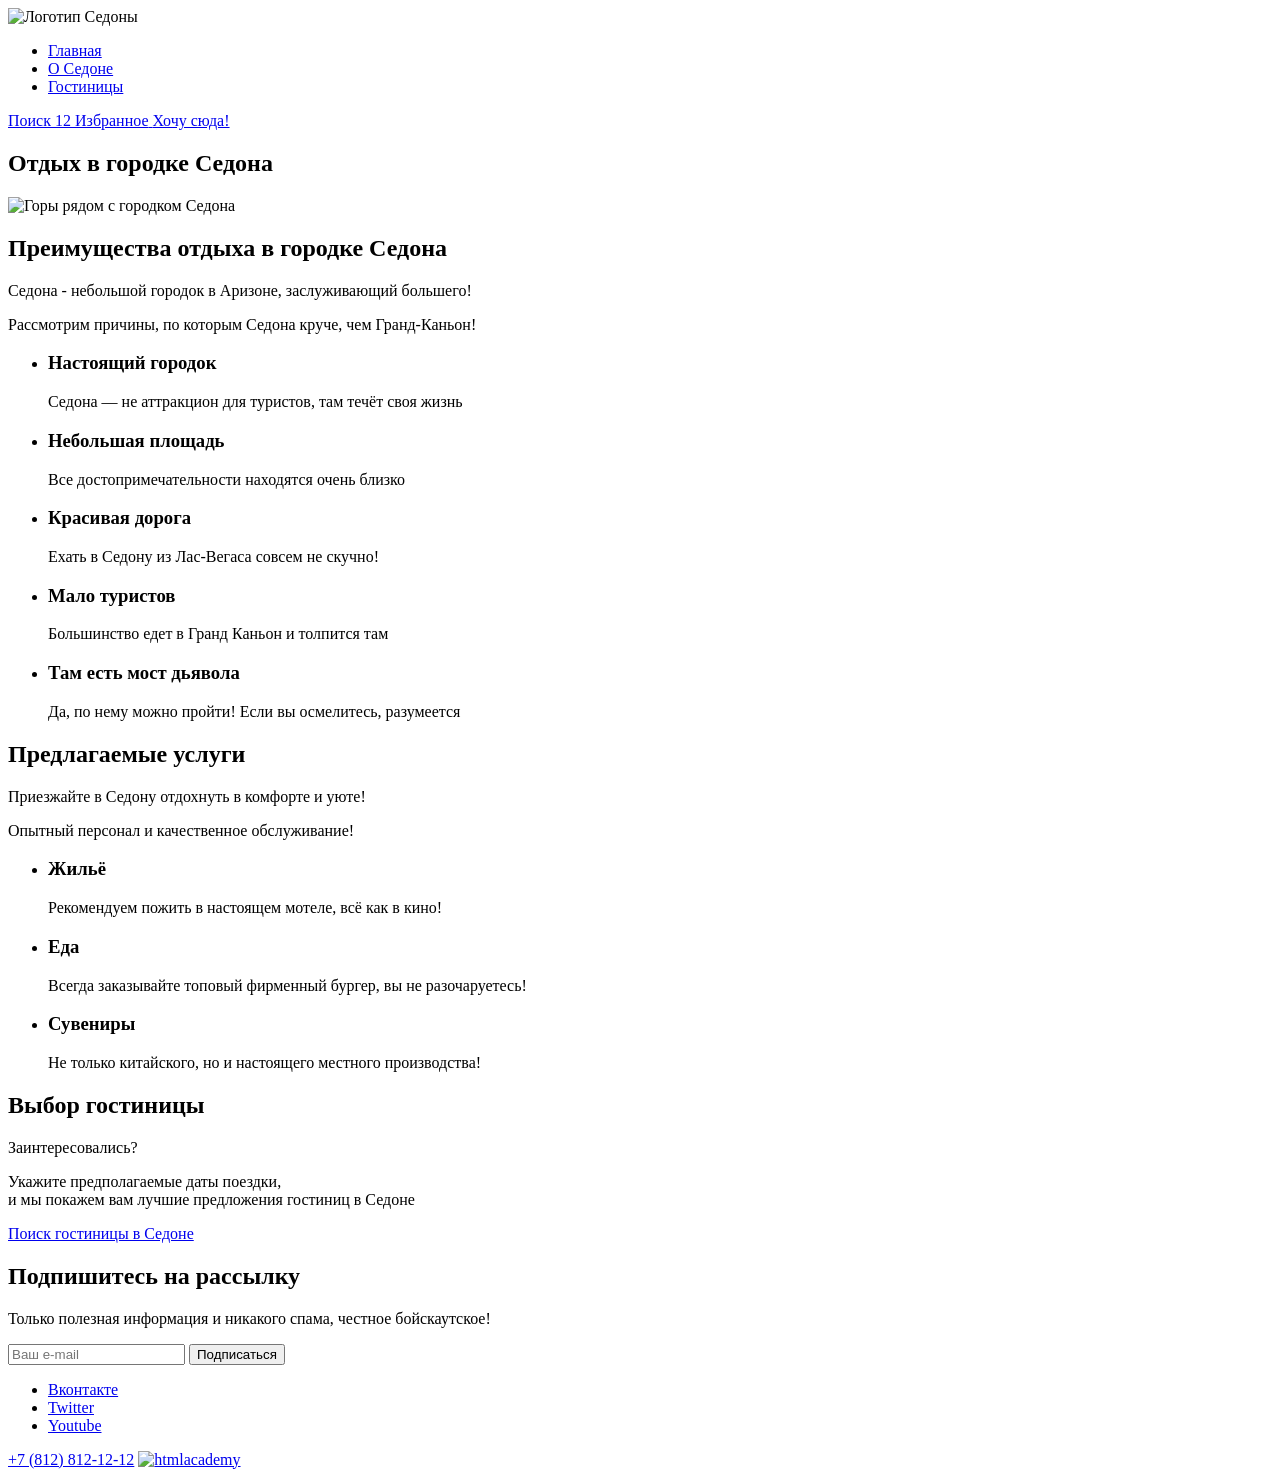
==== index.html @ 00ecde52 "Merge branch 'master' of https://github.com/progkuchumov/2693979-sedona-2" ====
<!DOCTYPE html>
<html lang="ru">
  <head>
    <meta charset="utf-8">
    <meta name="viewport" content="width=device-width, initial-scale=1">
    <title>HTML Academy: Седона</title>
  </head>
  <body>
    <header class="header">
      <a class="logo">
        <img src="#" alt="Логотип Седоны">
      </a>
      <nav class="navigation">
        <ul class="navigation-list">
          <li class="navigation-item">
            <a class="navigation-link" href="#">Главная</a>
          </li>
          <li class="navigation-item">
            <a class="navigation-link" href="#">О Седоне</a>
          </li>
          <li class="main-navigation-item">
            <a class="main-navigation-link" href="/catalog.html">Гостиницы</a>
          </li>
        </ul>
      </nav>
      <div class="user-bar">
        <a class="search-link" href="#">
          <span class="visually-hidden">Поиск</span>
        </a>
        <a class="favourites" href="#">
          <span class="favourites-count">12</span>
          <span class="visually-hidden">Избранное</span>
        </a>
        <a class="button-link" href="#">Хочу сюда!</a>
      </div>
    </header>
    <main>
      <section class="hero">
        <h1 class="visually-hidden">Отдых в городке Седона</h1>
        <img class="hero-img" src="#" alt="Горы рядом с городком Седона">
      </section>
      <section class="advantages">
        <h2 class="visually-hidden">Преимущества отдыха в городке Седона</h2>
        <p class="advantages-title">Седона - небольшой городок в Аризоне, заслуживающий большего!</p>
        <p class="advantages-text">Рассмотрим причины, по которым Седона круче, чем Гранд-Каньон!</p>
        <ul class="advantages-list">
          <li class="advantages-item">
            <h3 class="advantages-item-title">Настоящий городок</h3>
            <p class="advantages-item-text">Седона — не аттракцион для туристов, там течёт своя жизнь</p>
          </li>
          <li class="advantages-item">
            <h3 class="advantages-item-title">Небольшая площадь</h3>
            <p class="advantages-item-text">Все достопримечательности находятся очень близко</p>
          </li>
          <li class="advantages-item">
            <h3 class="advantages-item-title">Красивая дорога</h3>
            <p class="advantages-item-text">Ехать в Седону из Лас-Вегаса совсем не скучно!</p>
          </li>
          <li class="advantages-item">
            <h3 class="advantages-item-title">Мало туристов</h3>
            <p class="advantages-item-text">Большинство едет в Гранд Каньон и толпится там</p>
          </li>
          <li class="advantages-item">
            <h3 class="advantages-item-title">Там есть мост дьявола</h3>
            <p class="advantages-item-text">Да, по нему можно пройти! Если вы осмелитесь, разумеется</p>
          </li>
        </ul>
      </section>
      <section class="services">
        <h2 class="visually-hidden">Предлагаемые услуги</h2>
        <p class="services-title">Приезжайте в Седону отдохнуть в комфорте и уюте!</p>
        <p class="services-text">Опытный персонал и качественное обслуживание!</p>
        <ul class="services-list">
          <li class="services-item">
            <h3 class="services-item-title servises-item-title-housing">Жильё</h3>
            <p class="services-item-text">Рекомендуем пожить в настоящем мотеле, всё как в кино!</p>
          </li>
          <li class="services-item">
            <h3 class="services-item-title servises-item-title-eat">Еда</h3>
            <p class="services-item-text">Всегда заказывайте
топовый фирменный бургер, вы не разочаруетесь!</p>
          </li>
          <li class="services-item">
            <h3 class="services-item-title services-item-title-souvenirs">Сувениры</h3>
            <p class="services-item-text">Не только китайского,
но и настоящего местного производства!</p>
          </li>
        </ul>
      </section>
      <section class="hotel-search">
        <h2 class="visually-hidden">Выбор гостиницы</h2>
        <p class="hotel-search-title">Заинтересовались?</p>
        <p class="hotel-search-text">Укажите предполагаемые даты поездки,<br>
          и мы покажем вам лучшие предложения гостиниц в Седоне</p>
        <a class="button-link" href="#">Поиск гостиницы в Седоне</a>
      </section>
      <section class="subscription">
        <h2 class="subscription-title">Подпишитесь на рассылку</h2>
        <p class="subscription-text">Только полезная информация и никакого спама, честное бойскаутское!</p>
        <form class="subscription-form" method="post" action="https://echo.htmlacademy.ru/">
          <input class="subscription-input-email" type="email" name="email" placeholder="Ваш e-mail" required="required">
          <button class="subscription-button" type="submit">Подписаться</button>
        </form>
      </section>
    </main>
    <footer class="footer">
      <ul class="social-list">
        <li class="social-item">
          <a class="social-link social-link-vk" href="#">Вконтакте</a>
        </li>
        <li class="social-item">
          <a class="social-link social-link-twitter" href="#">Twitter</a>
        </li>
        <li class="social-item">
          <a class="social-link social-link-youtube" href="#">Youtube</a>
        </li>
      </ul>
      <a class="footer-phone" href="tel:+78128121212">+7 (812) 812-12-12</a>
      <a class="footer-academy" href="https://htmlacademy.ru/intensive/htmlcss">
        <img src="#" alt="htmlacademy">
      </a>
    </footer>
  </body>
</html>
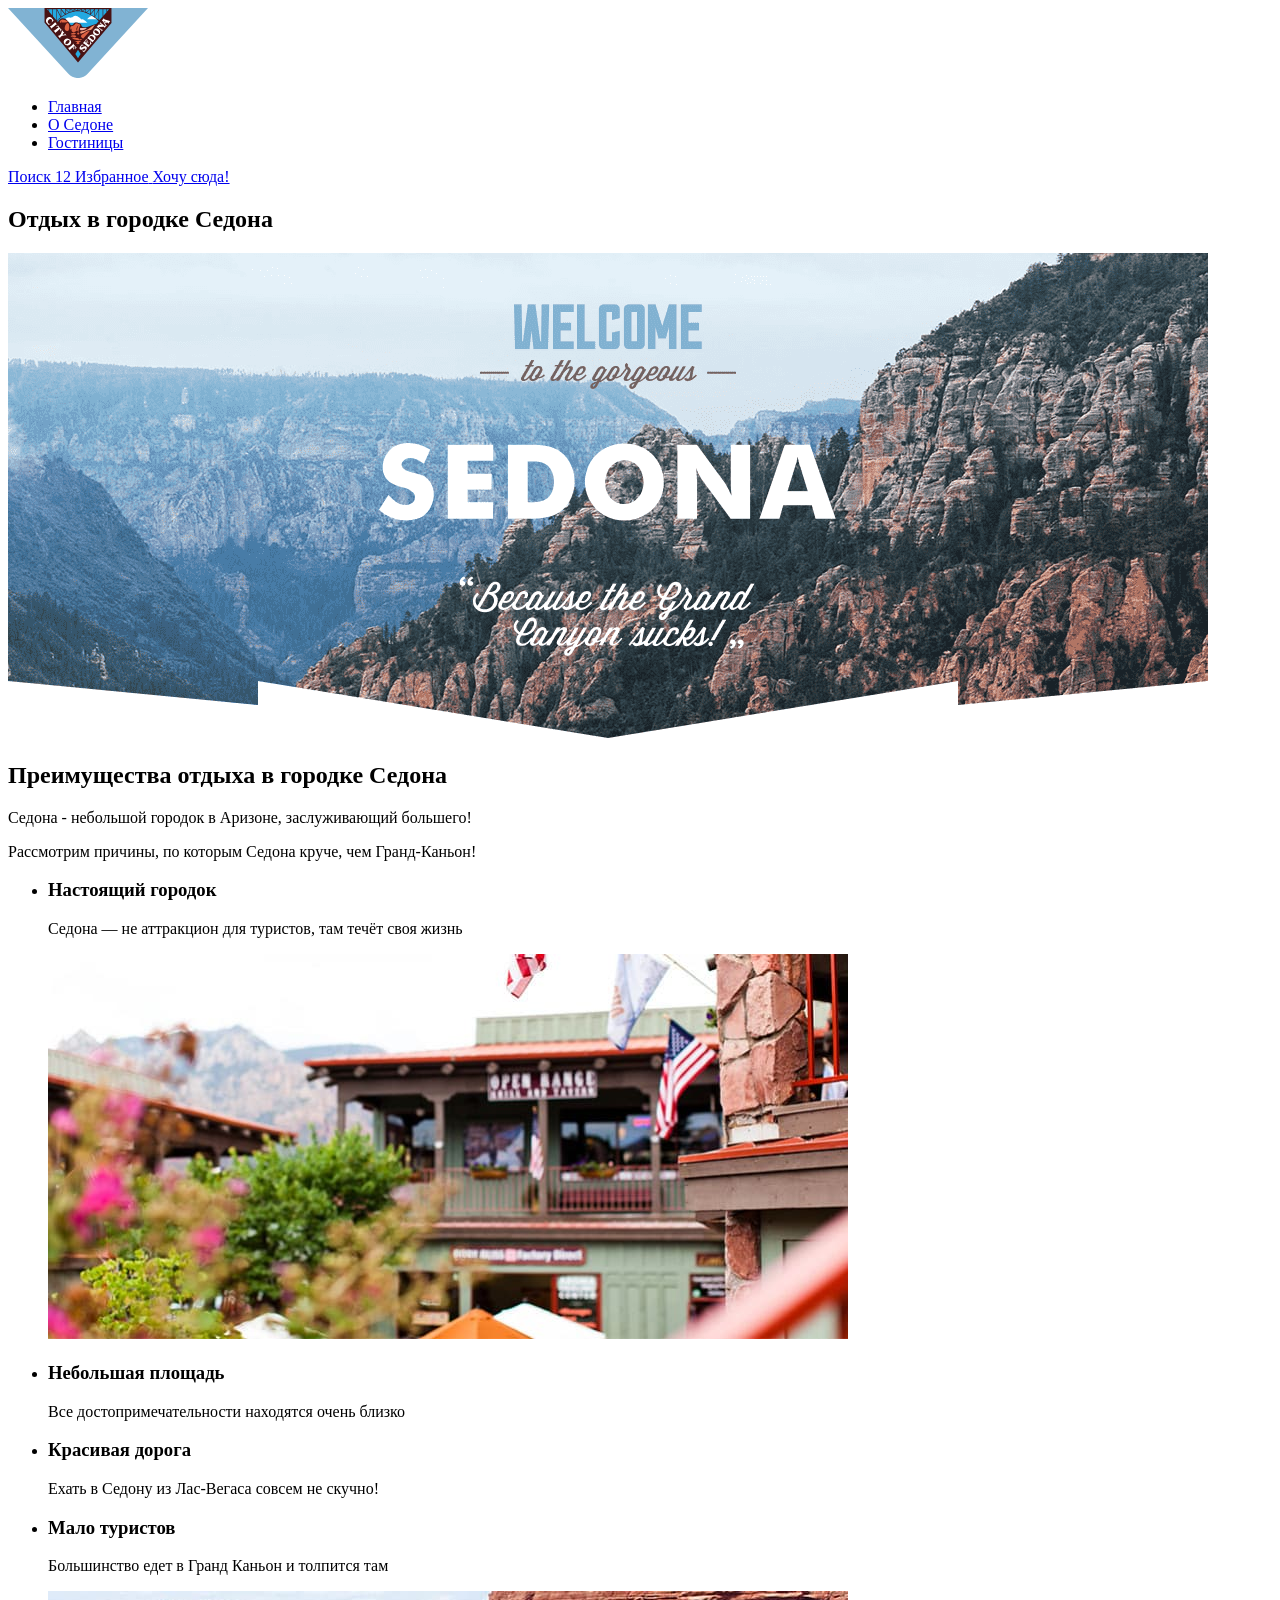
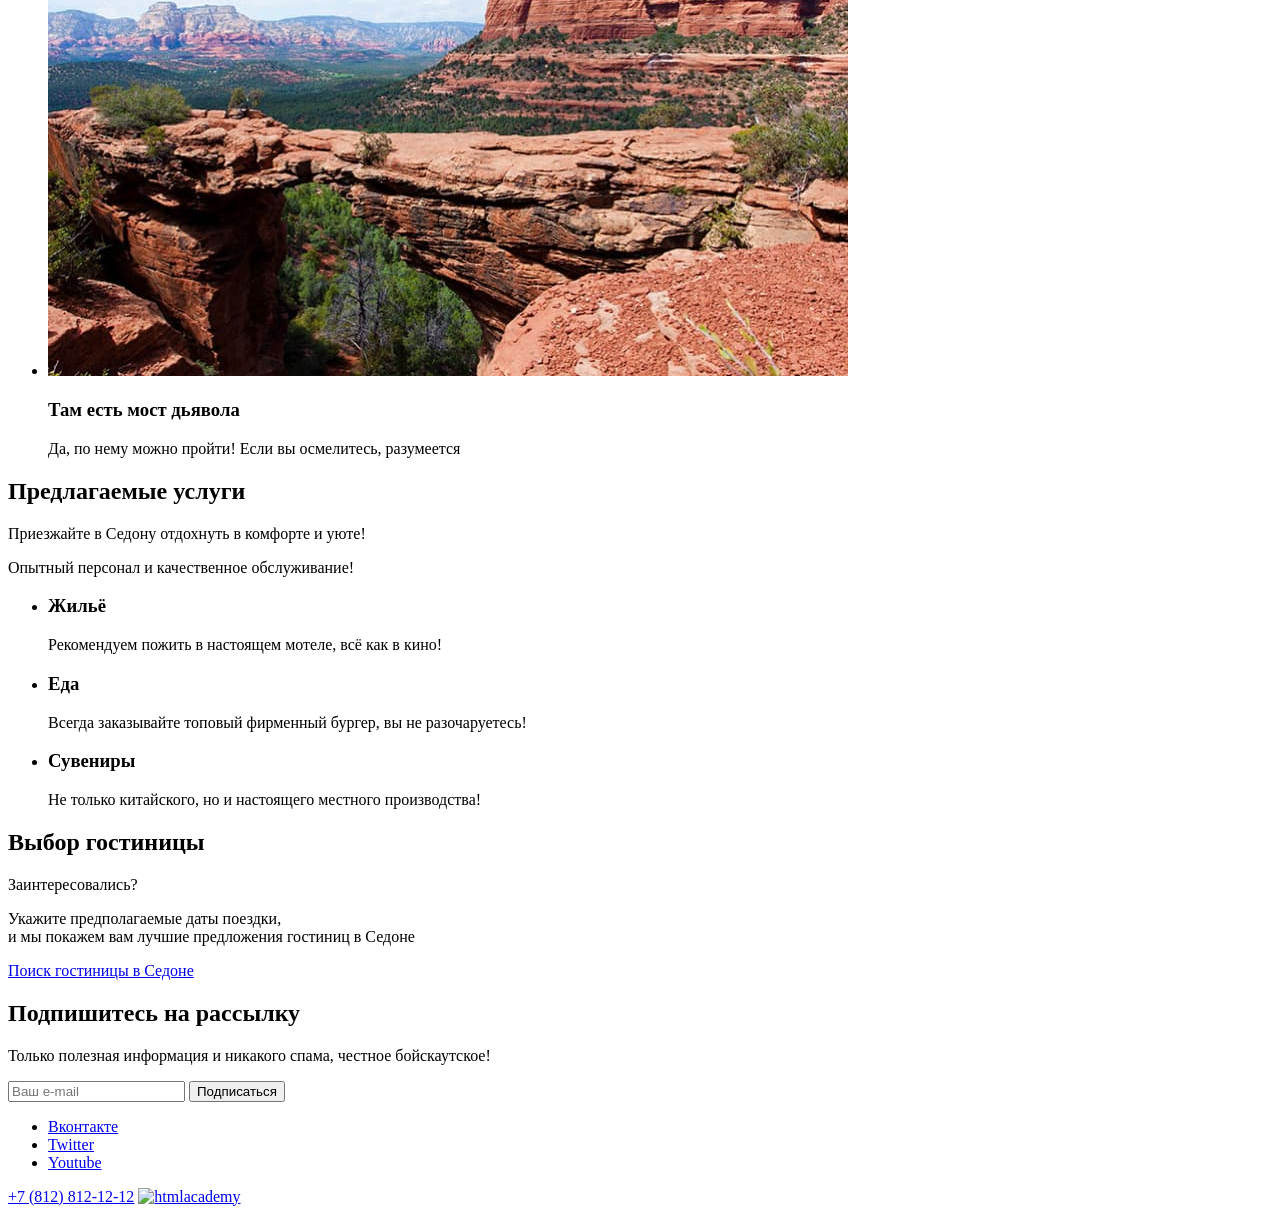
==== commit f76b100a: "Добавляет изображения, контентные отображает на страницах" ====
--- a/index.html
+++ b/index.html
@@ -8,7 +8,7 @@
   <body>
     <header class="header">
       <a class="logo">
-        <img src="#" alt="Логотип Седоны">
+        <img src="images/logo.svg" width="140" height="70" alt="Логотип Седоны">
       </a>
       <nav class="navigation">
         <ul class="navigation-list">
@@ -18,8 +18,8 @@
           <li class="navigation-item">
             <a class="navigation-link" href="#">О Седоне</a>
           </li>
-          <li class="main-navigation-item">
-            <a class="main-navigation-link" href="/catalog.html">Гостиницы</a>
+          <li class="navigation-item">
+            <a class="navigation-link" href="catalog.html">Гостиницы</a>
           </li>
         </ul>
       </nav>
@@ -37,7 +37,7 @@
     <main>
       <section class="hero">
         <h1 class="visually-hidden">Отдых в городке Седона</h1>
-        <img class="hero-img" src="#" alt="Горы рядом с городком Седона">
+        <img class="hero-img" src="images/welcome-sedona.png" width="1200" height="485" alt="Горы рядом с городком Седона">
       </section>
       <section class="advantages">
         <h2 class="visually-hidden">Преимущества отдыха в городке Седона</h2>
@@ -47,6 +47,7 @@
           <li class="advantages-item">
             <h3 class="advantages-item-title">Настоящий городок</h3>
             <p class="advantages-item-text">Седона — не аттракцион для туристов, там течёт своя жизнь</p>
+            <img class="advantages-item-img" src="images/sedona-city-1.jpg" width="800" height="385" alt="">
           </li>
           <li class="advantages-item">
             <h3 class="advantages-item-title">Небольшая площадь</h3>
@@ -61,6 +62,7 @@
             <p class="advantages-item-text">Большинство едет в Гранд Каньон и толпится там</p>
           </li>
           <li class="advantages-item">
+            <img class="advantages-item-img" src="images/sedona-city-2.jpg" width="800" height="385" alt="">
             <h3 class="advantages-item-title">Там есть мост дьявола</h3>
             <p class="advantages-item-text">Да, по нему можно пройти! Если вы осмелитесь, разумеется</p>
           </li>
@@ -117,7 +119,7 @@
       </ul>
       <a class="footer-phone" href="tel:+78128121212">+7 (812) 812-12-12</a>
       <a class="footer-academy" href="https://htmlacademy.ru/intensive/htmlcss">
-        <img src="#" alt="htmlacademy">
+        <img src="images/html-academy.svg" width="115" height="33" alt="htmlacademy">
       </a>
     </footer>
   </body>
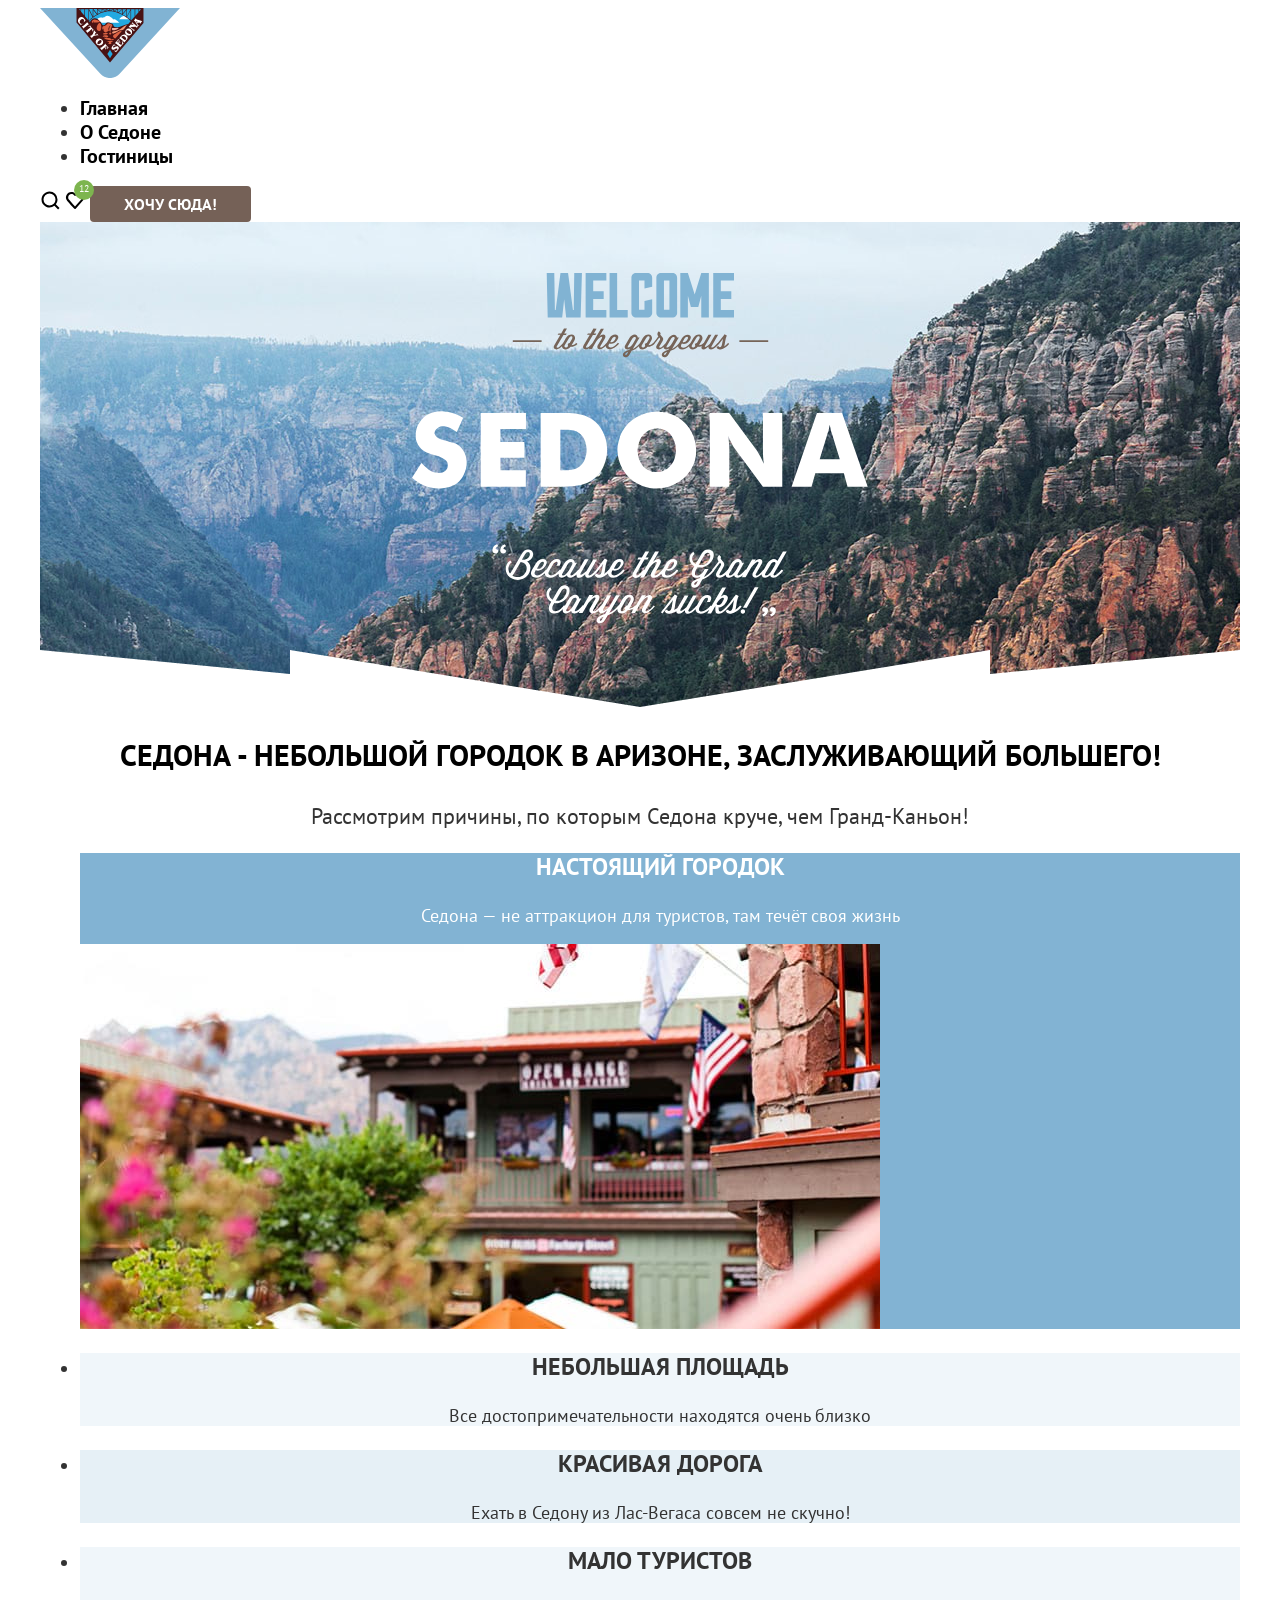
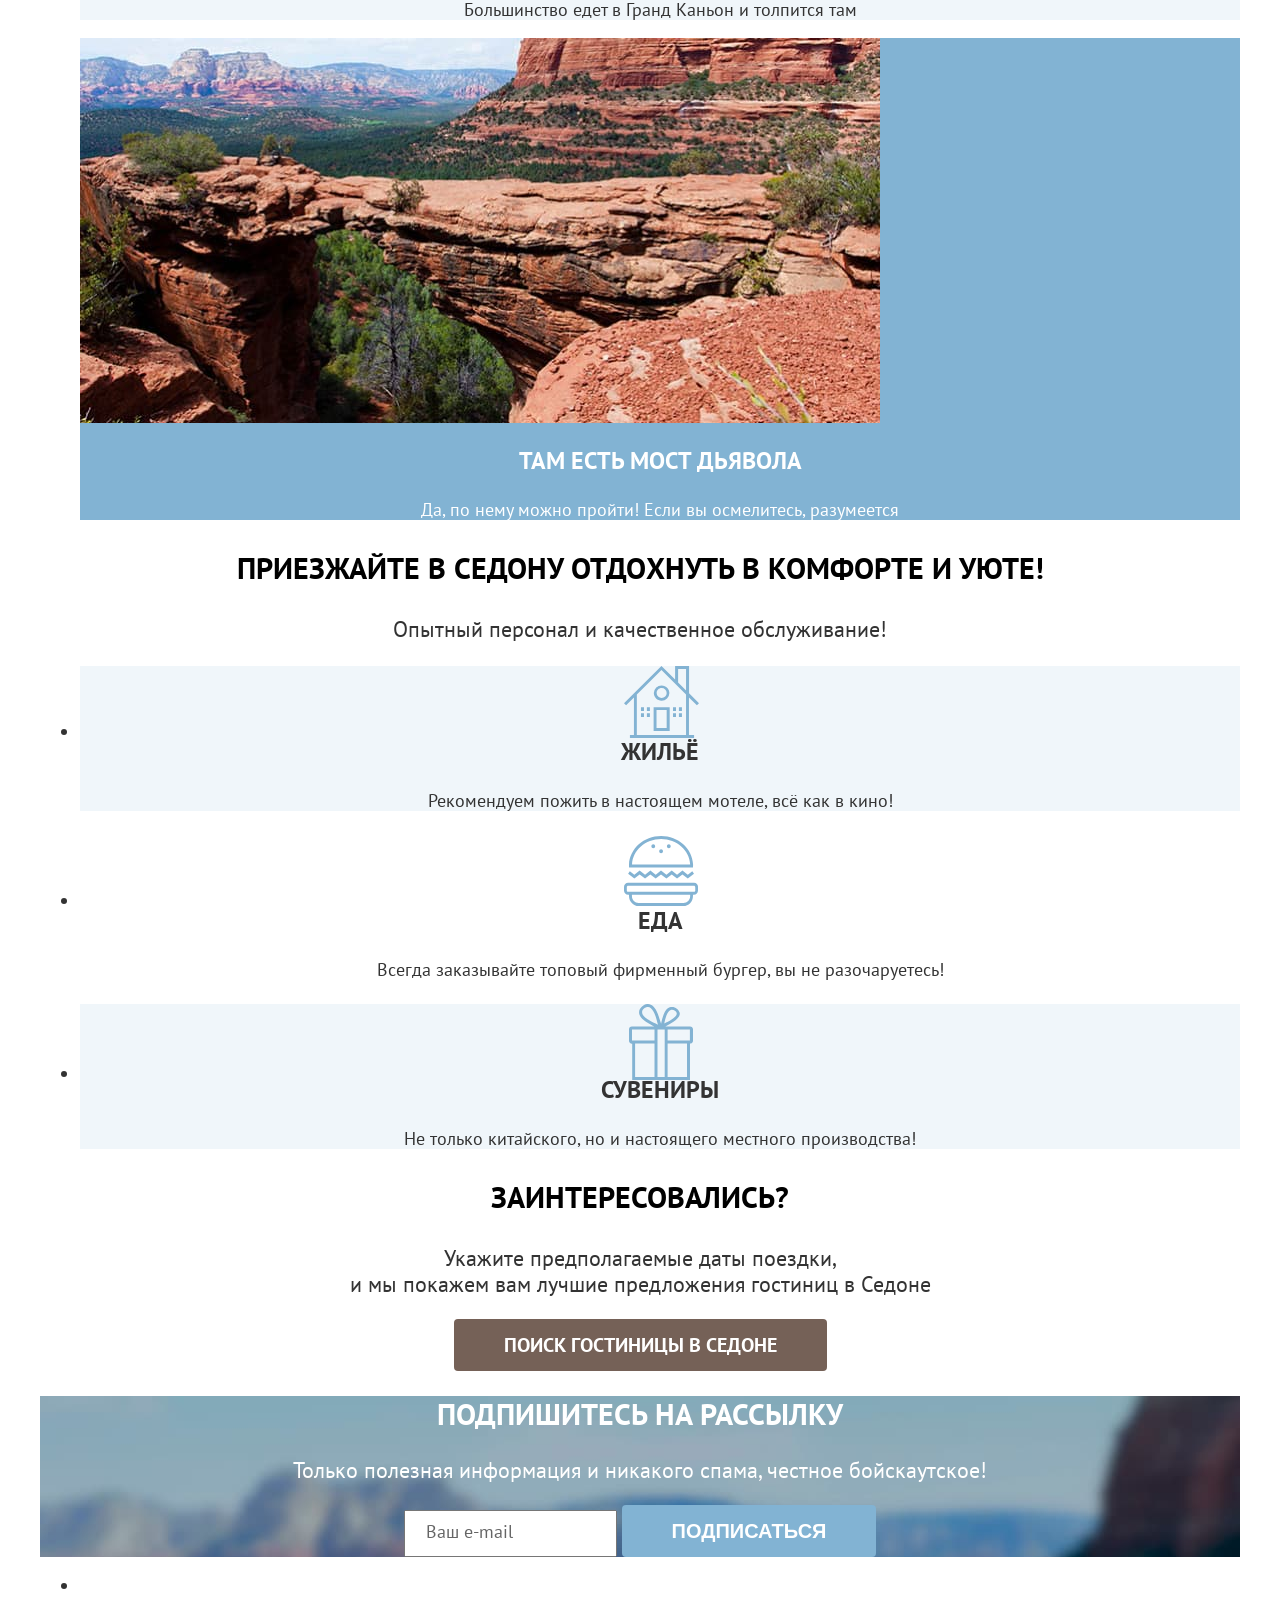
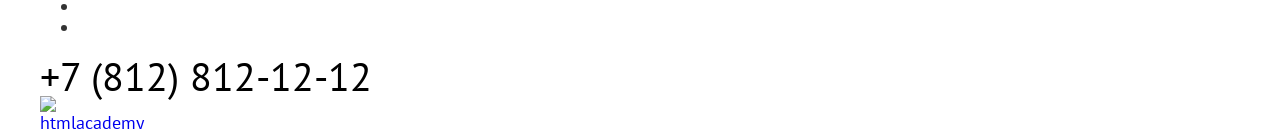
==== commit 1be5bfe8: "Добавляет правки по изображениям в index.html" ====
--- a/index.html
+++ b/index.html
@@ -4,123 +4,136 @@
     <meta charset="utf-8">
     <meta name="viewport" content="width=device-width, initial-scale=1">
     <title>HTML Academy: Седона</title>
+    <link href="styles/styles.css" rel="stylesheet">
   </head>
   <body>
     <header class="header">
-      <a class="logo">
-        <img src="images/logo.svg" width="140" height="70" alt="Логотип Седоны">
-      </a>
-      <nav class="navigation">
-        <ul class="navigation-list">
-          <li class="navigation-item">
-            <a class="navigation-link" href="#">Главная</a>
-          </li>
-          <li class="navigation-item">
-            <a class="navigation-link" href="#">О Седоне</a>
-          </li>
-          <li class="navigation-item">
-            <a class="navigation-link" href="catalog.html">Гостиницы</a>
-          </li>
-        </ul>
-      </nav>
-      <div class="user-bar">
-        <a class="search-link" href="#">
-          <span class="visually-hidden">Поиск</span>
+      <div class="container">
+        <a class="logo">
+          <img src="images/logo.svg" width="140" height="70" alt="Логотип Седоны">
         </a>
-        <a class="favourites" href="#">
-          <span class="favourites-count">12</span>
-          <span class="visually-hidden">Избранное</span>
-        </a>
-        <a class="button-link" href="#">Хочу сюда!</a>
+        <nav class="navigation">
+          <ul class="navigation-list">
+            <li class="navigation-item">
+              <a class="navigation-link" href="#">Главная</a>
+            </li>
+            <li class="navigation-item">
+              <a class="navigation-link" href="#">О Седоне</a>
+            </li>
+            <li class="navigation-item">
+              <a class="navigation-link" href="catalog.html">Гостиницы</a>
+            </li>
+          </ul>
+        </nav>
+        <div class="user-bar">
+          <a class="search-link" href="#">
+            <span class="visually-hidden">Поиск</span>
+          </a>
+          <a class="favourites" href="#">
+            <span class="favourites-count">12</span>
+            <span class="visually-hidden">Избранное</span>
+          </a>
+          <a class="button" href="#">Хочу сюда!</a>
+        </div>
       </div>
     </header>
     <main>
-      <section class="hero">
-        <h1 class="visually-hidden">Отдых в городке Седона</h1>
-        <img class="hero-img" src="images/welcome-sedona.png" width="1200" height="485" alt="Горы рядом с городком Седона">
-      </section>
-      <section class="advantages">
-        <h2 class="visually-hidden">Преимущества отдыха в городке Седона</h2>
-        <p class="advantages-title">Седона - небольшой городок в Аризоне, заслуживающий большего!</p>
-        <p class="advantages-text">Рассмотрим причины, по которым Седона круче, чем Гранд-Каньон!</p>
-        <ul class="advantages-list">
-          <li class="advantages-item">
-            <h3 class="advantages-item-title">Настоящий городок</h3>
-            <p class="advantages-item-text">Седона — не аттракцион для туристов, там течёт своя жизнь</p>
-            <img class="advantages-item-img" src="images/sedona-city-1.jpg" width="800" height="385" alt="">
+      <div class="container">
+        <section class="hero">
+          <h1 class="visually-hidden">Отдых в городке Седона</h1>
+          <img class="hero-img" src="images/welcome-sedona-title.svg" width="456" height="351" alt="Welcome to the gorgeous. Sedona. Because the Grand Canyon sucks!">
+        </section>
+        <section class="advantages align-center">
+          <h2 class="visually-hidden">Преимущества отдыха в городке Седона</h2>
+          <p class="section-title">Седона - небольшой городок в Аризоне, заслуживающий большего!</p>
+          <p class="section-top-text">Рассмотрим причины, по которым Седона круче, чем Гранд-Каньон!</p>
+          <ul class="advantages-list">
+            <li class="advantages-item">
+              <h3 class="item-title advantages-item-title">Настоящий городок</h3>
+              <p class="item-text advantages-item-text">Седона — не аттракцион для туристов, там течёт своя жизнь</p>
+              <img class="advantages-item-img" src="images/sedona-city-1.jpg" width="800" height="385" alt="Здания и природа городка Седона">
+            </li>
+            <li class="advantages-item">
+              <h3 class="item-title advantages-item-title">Небольшая площадь</h3>
+              <p class="item-text advantages-item-text">Все достопримечательности находятся очень близко</p>
+            </li>
+            <li class="advantages-item">
+              <h3 class="item-title advantages-item-title">Красивая дорога</h3>
+              <p class="item-text advantages-item-text">Ехать в Седону из Лас-Вегаса совсем не скучно!</p>
+            </li>
+            <li class="advantages-item">
+              <h3 class="item-title advantages-item-title">Мало туристов</h3>
+              <p class="item-text advantages-item-text">Большинство едет в Гранд Каньон и толпится там</p>
+            </li>
+            <li class="advantages-item">
+              <img class="advantages-item-img" src="images/sedona-city-2.jpg" width="800" height="385" alt="Вид на горы и природную достопримечательность Мост дьявола">
+              <h3 class="item-title advantages-item-title">Там есть мост дьявола</h3>
+              <p class="item-text advantages-item-text">Да, по нему можно пройти! Если вы осмелитесь, разумеется</p>
+            </li>
+          </ul>
+        </section>
+        <section class="services align-center">
+          <h2 class="visually-hidden">Предлагаемые услуги</h2>
+          <p class="section-title">Приезжайте в Седону отдохнуть в комфорте и уюте!</p>
+          <p class="section-top-text">Опытный персонал и качественное обслуживание!</p>
+          <ul class="services-list">
+            <li class="services-item">
+              <h3 class="item-title services-item-title servises-item-title-housing">Жильё</h3>
+              <p class="item-text services-item-text">Рекомендуем пожить в настоящем мотеле, всё как в кино!</p>
+            </li>
+            <li class="services-item">
+              <h3 class="item-title services-item-title servises-item-title-eat">Еда</h3>
+              <p class="item-text services-item-text">Всегда заказывайте
+  топовый фирменный бургер, вы не разочаруетесь!</p>
+            </li>
+            <li class="services-item">
+              <h3 class="item-title services-item-title services-item-title-souvenirs">Сувениры</h3>
+              <p class="item-text services-item-text">Не только китайского,
+  но и настоящего местного производства!</p>
+            </li>
+          </ul>
+        </section>
+        <section class="hotel-search align-center">
+          <h2 class="visually-hidden">Выбор гостиницы</h2>
+          <p class="section-title">Заинтересовались?</p>
+          <p class="section-top-text">Укажите предполагаемые даты поездки,<br>
+            и мы покажем вам лучшие предложения гостиниц в Седоне</p>
+          <a class="button button-big" href="#">Поиск гостиницы в Седоне</a>
+        </section>
+        <section class="subscription align-center">
+          <h2 class="section-title subscription-text">Подпишитесь на рассылку</h2>
+          <p class="section-top-text subscription-text">Только полезная информация и никакого спама, честное бойскаутское!</p>
+          <form class="subscription-form" method="post" action="https://echo.htmlacademy.ru/">
+            <input class="subscription-input-email" type="email" name="email" placeholder="Ваш e-mail" required="required">
+            <input class="button button-big subscription-button" type="submit" value="Подписаться">
+          </form>
+        </section>
+      </div>
+    </main>
+    <footer class="footer">
+      <div class="container">
+        <ul class="social-list">
+          <li class="social-item">
+            <a class="social-link social-link-vk" href="#">
+              <span class="visually-hidden">Вконтакте</span>
+            </a>
           </li>
-          <li class="advantages-item">
-            <h3 class="advantages-item-title">Небольшая площадь</h3>
-            <p class="advantages-item-text">Все достопримечательности находятся очень близко</p>
+          <li class="social-item">
+            <a class="social-link social-link-telegram" href="#">
+              <span class="visually-hidden">Telegram</span>
+            </a>
           </li>
-          <li class="advantages-item">
-            <h3 class="advantages-item-title">Красивая дорога</h3>
-            <p class="advantages-item-text">Ехать в Седону из Лас-Вегаса совсем не скучно!</p>
-          </li>
-          <li class="advantages-item">
-            <h3 class="advantages-item-title">Мало туристов</h3>
-            <p class="advantages-item-text">Большинство едет в Гранд Каньон и толпится там</p>
-          </li>
-          <li class="advantages-item">
-            <img class="advantages-item-img" src="images/sedona-city-2.jpg" width="800" height="385" alt="">
-            <h3 class="advantages-item-title">Там есть мост дьявола</h3>
-            <p class="advantages-item-text">Да, по нему можно пройти! Если вы осмелитесь, разумеется</p>
+          <li class="social-item">
+            <a class="social-link social-link-youtube" href="#">
+              <span class="visually-hidden">Youtube</span>
+            </a>
           </li>
         </ul>
-      </section>
-      <section class="services">
-        <h2 class="visually-hidden">Предлагаемые услуги</h2>
-        <p class="services-title">Приезжайте в Седону отдохнуть в комфорте и уюте!</p>
-        <p class="services-text">Опытный персонал и качественное обслуживание!</p>
-        <ul class="services-list">
-          <li class="services-item">
-            <h3 class="services-item-title servises-item-title-housing">Жильё</h3>
-            <p class="services-item-text">Рекомендуем пожить в настоящем мотеле, всё как в кино!</p>
-          </li>
-          <li class="services-item">
-            <h3 class="services-item-title servises-item-title-eat">Еда</h3>
-            <p class="services-item-text">Всегда заказывайте
-топовый фирменный бургер, вы не разочаруетесь!</p>
-          </li>
-          <li class="services-item">
-            <h3 class="services-item-title services-item-title-souvenirs">Сувениры</h3>
-            <p class="services-item-text">Не только китайского,
-но и настоящего местного производства!</p>
-          </li>
-        </ul>
-      </section>
-      <section class="hotel-search">
-        <h2 class="visually-hidden">Выбор гостиницы</h2>
-        <p class="hotel-search-title">Заинтересовались?</p>
-        <p class="hotel-search-text">Укажите предполагаемые даты поездки,<br>
-          и мы покажем вам лучшие предложения гостиниц в Седоне</p>
-        <a class="button-link" href="#">Поиск гостиницы в Седоне</a>
-      </section>
-      <section class="subscription">
-        <h2 class="subscription-title">Подпишитесь на рассылку</h2>
-        <p class="subscription-text">Только полезная информация и никакого спама, честное бойскаутское!</p>
-        <form class="subscription-form" method="post" action="https://echo.htmlacademy.ru/">
-          <input class="subscription-input-email" type="email" name="email" placeholder="Ваш e-mail" required="required">
-          <button class="subscription-button" type="submit">Подписаться</button>
-        </form>
-      </section>
-    </main>
-    <footer class="footer">
-      <ul class="social-list">
-        <li class="social-item">
-          <a class="social-link social-link-vk" href="#">Вконтакте</a>
-        </li>
-        <li class="social-item">
-          <a class="social-link social-link-twitter" href="#">Twitter</a>
-        </li>
-        <li class="social-item">
-          <a class="social-link social-link-youtube" href="#">Youtube</a>
-        </li>
-      </ul>
-      <a class="footer-phone" href="tel:+78128121212">+7 (812) 812-12-12</a>
-      <a class="footer-academy" href="https://htmlacademy.ru/intensive/htmlcss">
-        <img src="images/html-academy.svg" width="115" height="33" alt="htmlacademy">
-      </a>
+        <a class="footer-phone" href="tel:+78128121212">+7 (812) 812-12-12</a>
+        <a class="footer-academy" href="https://htmlacademy.ru/intensive/htmlcss">
+          <img src="images/html-academy.svg" width="115" height="33" alt="htmlacademy">
+        </a>
+      </div>
     </footer>
   </body>
 </html>
--- a/styles/styles.css
+++ b/styles/styles.css
@@ -0,0 +1,250 @@
+@font-face {
+	font-family: "PT Sans";
+	font-style: normal;
+	font-weight: 400;
+	src: url("../fonts/ptsans-400.woff2") format("woff2");
+	font-display: swap;
+}
+
+@font-face {
+	font-family: "PT Sans";
+	font-style: normal;
+	font-weight: 700;
+	src: url("../fonts/ptsans-700.woff2") format("woff2");
+	font-display: swap;
+}
+
+*,
+*::before,
+*::after {
+  box-sizing: border-box;
+}
+
+body {
+  font-family: "PT Sans", sans-serif;
+  font-weight: 400;
+  font-size: 18px;
+  line-height: 21px;
+  color: #333333;
+}
+
+img {
+  display: block;
+  max-width: 100%;
+  height: auto;
+  object-fit: contain;
+}
+
+.container {
+  margin: 0 auto;
+  max-width: 1200px;
+}
+
+.visually-hidden {
+  position: absolute;
+  width: 1px;
+  height: 1px;
+  margin: -1px;
+  border: 0;
+  padding: 0;
+  white-space: nowrap;
+  clip-path: inset(100%);
+  clip: rect(0 0 0 0);
+  overflow: hidden;
+}
+
+.navigation-link {
+  font-weight: 700;
+  font-size: 20px;
+  line-height: 24px;
+  text-decoration: none;
+  color: #000000;
+}
+
+.search-link {
+  display: inline-block;
+  width: 20px;
+  height: 20px;
+  background: url("../images/search.svg") no-repeat;
+}
+
+.favourites {
+  position: relative;
+  display: inline-block;
+  width: 20px;
+  height: 20px;
+  background: url("../images/heart.svg") no-repeat;
+}
+
+.favourites-count {
+  position: absolute;
+  top: -10px;
+  right: -9px;
+  display: block;
+  padding-top: 4px;
+  width: 20px;
+  height: 20px;
+  border-radius: 50%;
+  background-color: #7DB54F;
+  font-size: 10px;
+  line-height: 10px;
+  color: #ffffff;
+  text-align: center;
+}
+
+.button {
+  display: inline-block;
+  padding: 8px 34px;
+  background-color: #756157;
+  border-radius: 4px;
+  font-weight: 700;
+  font-size: 16px;
+  line-height: 20px;
+  color: #ffffff;
+  text-decoration: none;
+  text-transform: uppercase;
+}
+
+.button-big {
+  padding: 8px 50px;
+  font-size:20px;
+  line-height: 36px;
+}
+
+.section-title {
+  font-weight: 700;
+  font-size: 30px;
+  line-height: 36px;
+  color: #000000;
+  text-transform: uppercase;
+}
+
+.section-top-text {
+  font-weight: 400;
+  font-size: 22px;
+  line-height: 26px;
+}
+
+.align-center {
+  text-align: center;
+}
+
+.hero {
+  width: 1200px;
+  height: 485px;
+  background: url("../images/welcome-sedona.png") no-repeat;
+  background-size: 100% auto;
+}
+
+.hero-img {
+  margin: 0 auto;
+  padding-top: 51px;
+}
+
+.advantages-item {
+  background-color: rgba(131, 179, 211, .12);
+}
+
+.advantages-item:nth-child(3n) {
+  background-color: rgba(131, 179, 211, .20);
+}
+
+.advantages-item:first-child,
+.advantages-item:last-child {
+  background-color: #82B3D3;
+  color: #ffffff;
+}
+
+.item-title {
+  font-size: 24px;
+  font-weight: 700;
+  line-height: 28px;
+  text-transform: uppercase;
+}
+
+.item-text {
+  font-size: 18px;
+  line-height: 21px;
+}
+
+.services-item {
+  background-color: rgba(131, 179, 211, .12);
+}
+
+.services-item:nth-child(3n+2) {
+  background-color: #ffffff;
+}
+
+.services-item-title:before {
+  display: block;
+  margin: 0 auto;
+  width: 74px;
+  height: 72px;
+}
+
+.servises-item-title-housing:before {
+  content: url('../images/housing.svg');
+}
+
+.servises-item-title-eat:before {
+  content: url('../images/eat.svg');
+}
+
+.services-item-title-souvenirs::before {
+  content: url('../images/souvenir.svg');
+}
+
+.subscription {
+  background: #756157 url("../images/subscribe-bg.jpg") no-repeat;
+  background-size: 100% auto;
+}
+
+.subscription-text {
+  color: #ffffff;
+}
+
+.subscription-input-email {
+  padding: 14px 20px;
+}
+
+.subscription-input-email::placeholder {
+  font-family: "PT Sans", sans-serif;
+  font-size: 18px;
+  line-height: 24px;
+  color: #000000;
+  opacity: 60%;
+}
+
+.subscription-button {
+  background-color: #82B3D3;
+  color: #ffffff;
+  border: 0;
+  cursor: pointer;
+}
+
+.social-link {
+  display: inline-block;
+  height: 17px;
+}
+
+.social-link-vk {
+  width: 24px;
+  background: url("../images/vk.svg") no-repeat;
+}
+
+.social-link-telegram {
+  width: 18px;
+  background: url("../images/telegram.svg") no-repeat;
+}
+
+.social-link-youtube {
+  width: 22px;
+  background: url("../images/youtube.svg") no-repeat;
+}
+
+.footer-phone {
+  font-size: 40px;
+  line-height: 40px;
+  color: #000000;
+  text-decoration: none;
+}
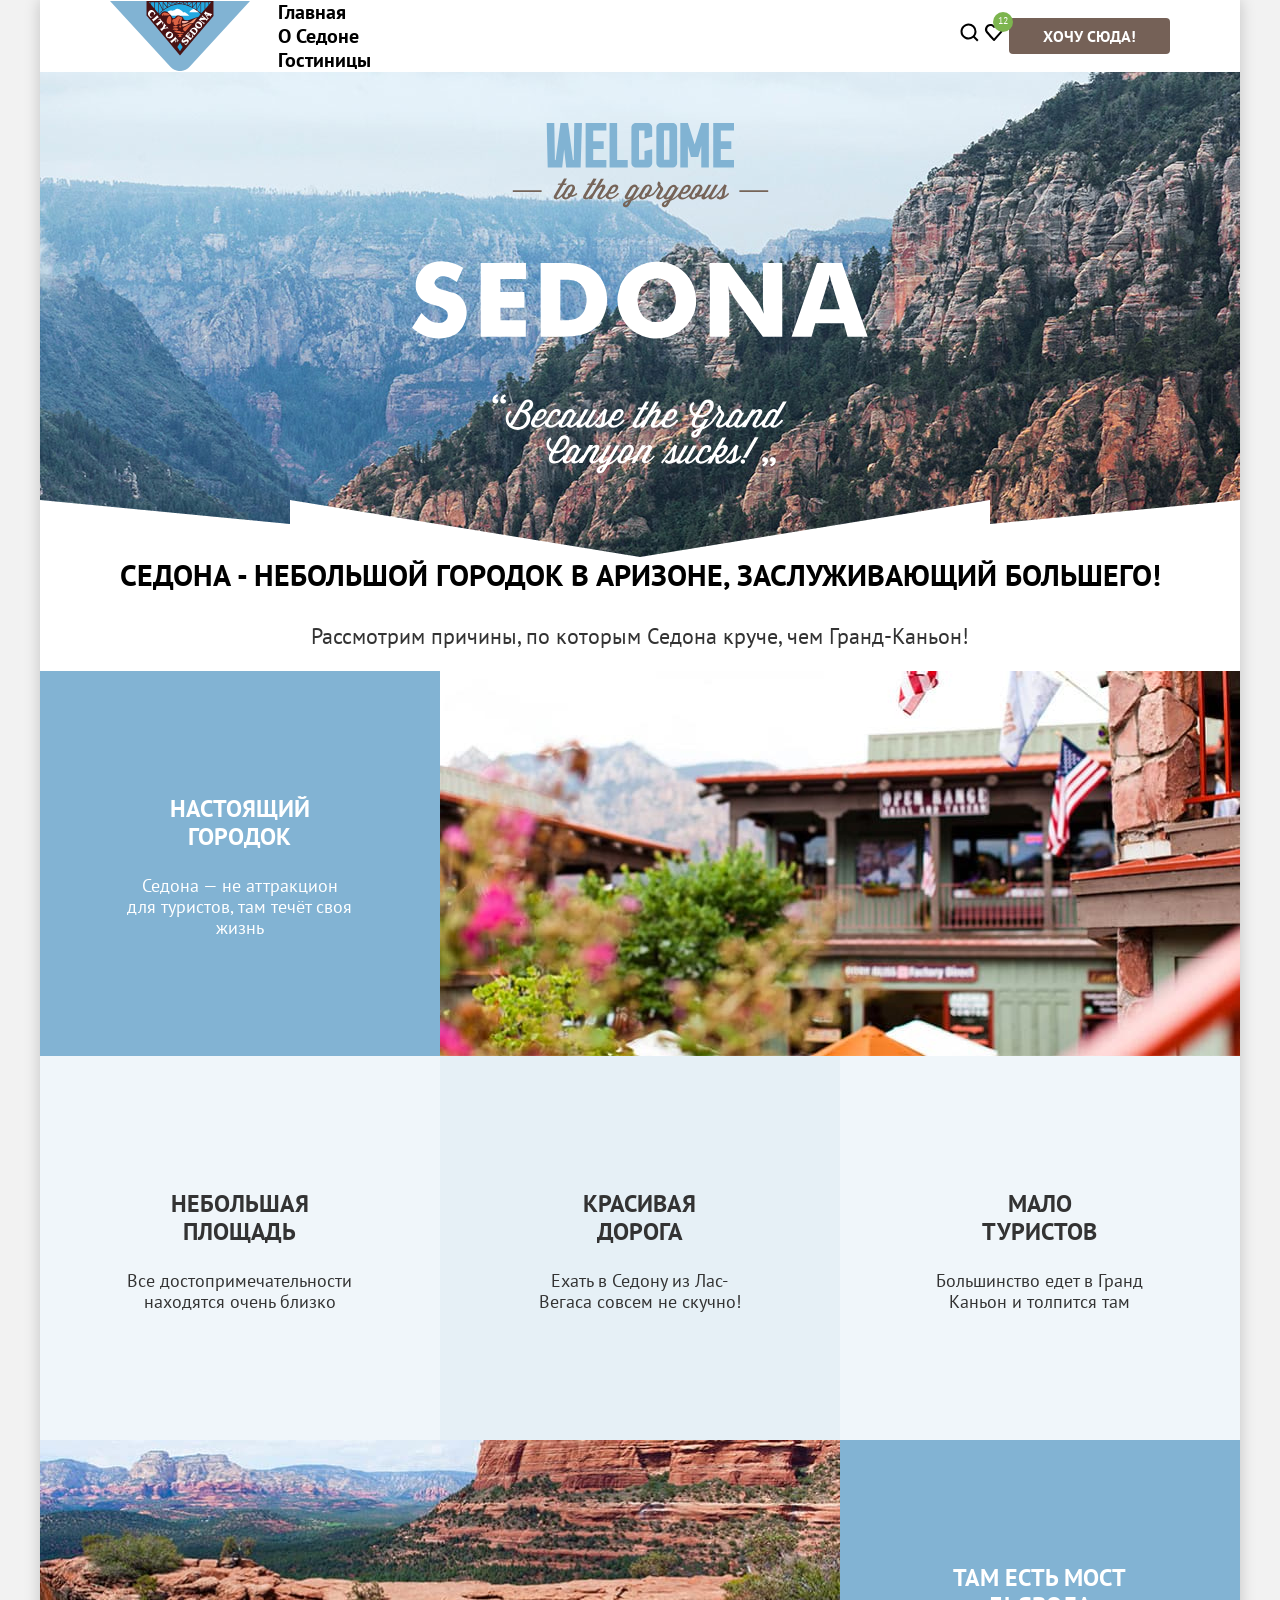
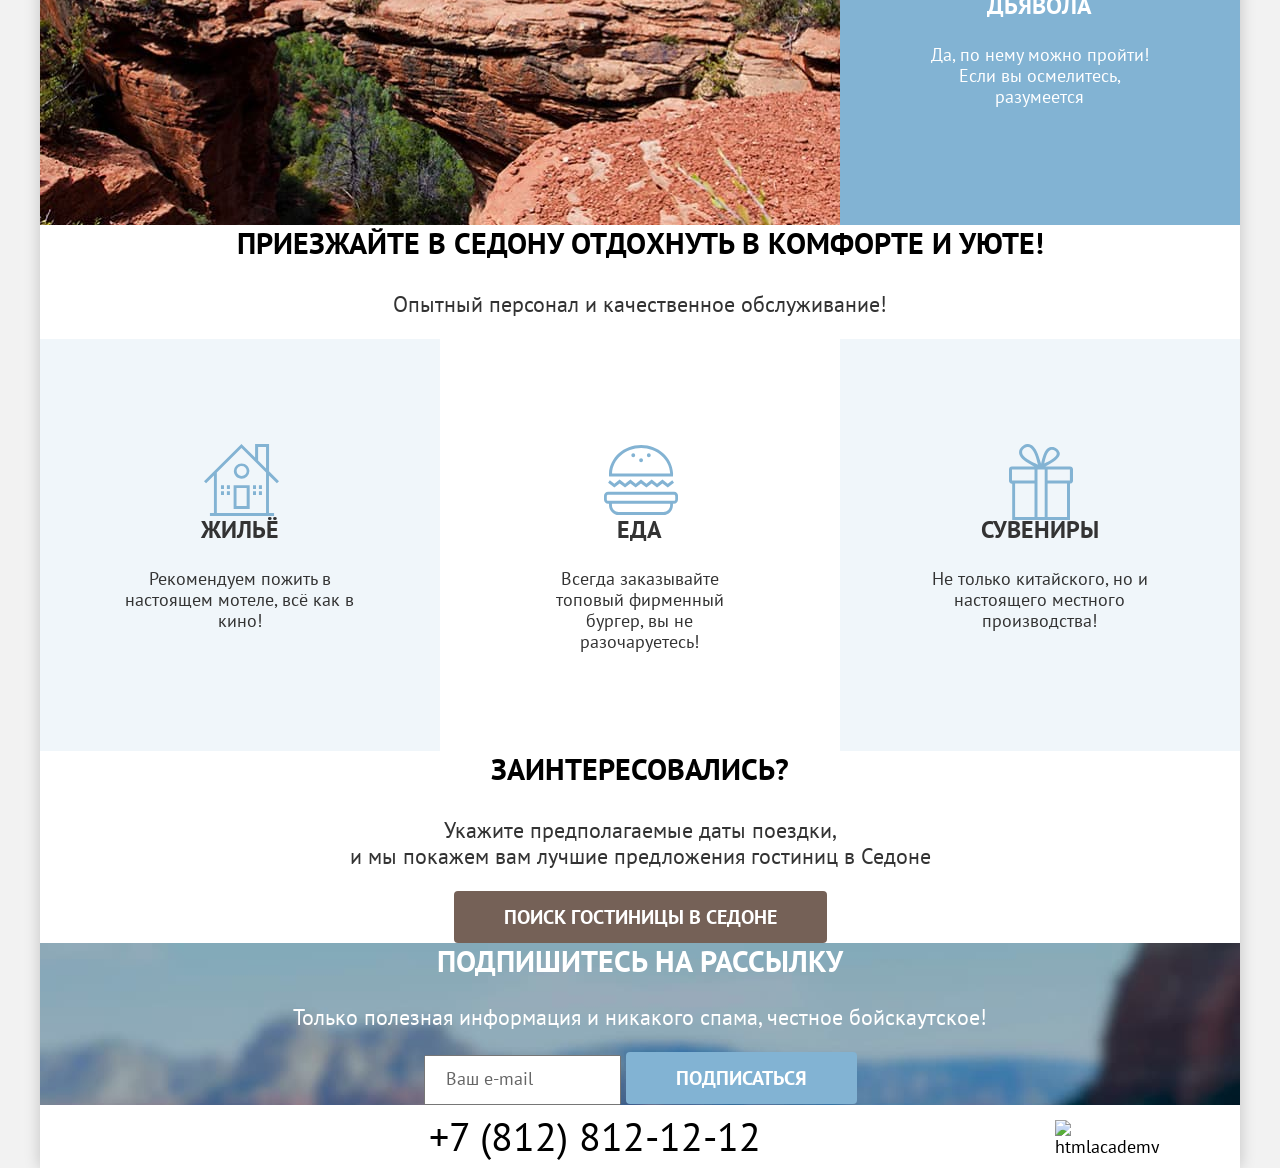
==== commit edf86690: "Добавляет сетку страниц и крупных блоков на флексах" ====
--- a/index.html
+++ b/index.html
@@ -7,15 +7,15 @@
     <link href="styles/styles.css" rel="stylesheet">
   </head>
   <body>
-    <header class="header">
-      <div class="container">
+    <div class="container">
+      <header class="header">
         <a class="logo">
           <img src="images/logo.svg" width="140" height="70" alt="Логотип Седоны">
         </a>
         <nav class="navigation">
-          <ul class="navigation-list">
+          <ul class="list-reset navigation-list">
             <li class="navigation-item">
-              <a class="navigation-link" href="#">Главная</a>
+              <a class="navigation-link">Главная</a>
             </li>
             <li class="navigation-item">
               <a class="navigation-link" href="#">О Седоне</a>
@@ -35,10 +35,8 @@
           </a>
           <a class="button" href="#">Хочу сюда!</a>
         </div>
-      </div>
-    </header>
-    <main>
-      <div class="container">
+      </header>
+      <main>
         <section class="hero">
           <h1 class="visually-hidden">Отдых в городке Седона</h1>
           <img class="hero-img" src="images/welcome-sedona-title.svg" width="456" height="351" alt="Welcome to the gorgeous. Sedona. Because the Grand Canyon sucks!">
@@ -46,37 +44,41 @@
         <section class="advantages align-center">
           <h2 class="visually-hidden">Преимущества отдыха в городке Седона</h2>
           <p class="section-title">Седона - небольшой городок в Аризоне, заслуживающий большего!</p>
-          <p class="section-top-text">Рассмотрим причины, по которым Седона круче, чем Гранд-Каньон!</p>
-          <ul class="advantages-list">
-            <li class="advantages-item">
-              <h3 class="item-title advantages-item-title">Настоящий городок</h3>
-              <p class="item-text advantages-item-text">Седона — не аттракцион для туристов, там течёт своя жизнь</p>
+          <p class="section-big-text">Рассмотрим причины, по которым Седона круче, чем Гранд-Каньон!</p>
+          <ul class="list-reset advantages-list">
+            <li class="advantages-item advantages-item-dark">
+              <div class="advantages-item-text-block">
+                <h3 class="item-title advantages-item-title">Настоящий городок</h3>
+                <p class="item-text advantages-item-text">Седона — не аттракцион для туристов, там течёт своя жизнь</p>
+              </div>
               <img class="advantages-item-img" src="images/sedona-city-1.jpg" width="800" height="385" alt="Здания и природа городка Седона">
             </li>
             <li class="advantages-item">
-              <h3 class="item-title advantages-item-title">Небольшая площадь</h3>
+              <h3 class="item-title advantages-item-title">Небольшая<br>площадь</h3>
               <p class="item-text advantages-item-text">Все достопримечательности находятся очень близко</p>
             </li>
             <li class="advantages-item">
-              <h3 class="item-title advantages-item-title">Красивая дорога</h3>
+              <h3 class="item-title advantages-item-title">Красивая<br>дорога</h3>
               <p class="item-text advantages-item-text">Ехать в Седону из Лас-Вегаса совсем не скучно!</p>
             </li>
             <li class="advantages-item">
-              <h3 class="item-title advantages-item-title">Мало туристов</h3>
+              <h3 class="item-title advantages-item-title">Мало<br>туристов</h3>
               <p class="item-text advantages-item-text">Большинство едет в Гранд Каньон и толпится там</p>
             </li>
-            <li class="advantages-item">
+            <li class="advantages-item advantages-item-dark">
               <img class="advantages-item-img" src="images/sedona-city-2.jpg" width="800" height="385" alt="Вид на горы и природную достопримечательность Мост дьявола">
-              <h3 class="item-title advantages-item-title">Там есть мост дьявола</h3>
-              <p class="item-text advantages-item-text">Да, по нему можно пройти! Если вы осмелитесь, разумеется</p>
+              <div class="advantages-item-text-block">
+                <h3 class="item-title advantages-item-title">Там есть мост дьявола</h3>
+                <p class="item-text advantages-item-text">Да, по нему можно пройти! Если вы осмелитесь, разумеется</p>
+              </div>
             </li>
           </ul>
         </section>
         <section class="services align-center">
           <h2 class="visually-hidden">Предлагаемые услуги</h2>
           <p class="section-title">Приезжайте в Седону отдохнуть в комфорте и уюте!</p>
-          <p class="section-top-text">Опытный персонал и качественное обслуживание!</p>
-          <ul class="services-list">
+          <p class="section-big-text">Опытный персонал и качественное обслуживание!</p>
+          <ul class="list-reset services-list">
             <li class="services-item">
               <h3 class="item-title services-item-title servises-item-title-housing">Жильё</h3>
               <p class="item-text services-item-text">Рекомендуем пожить в настоящем мотеле, всё как в кино!</p>
@@ -96,23 +98,21 @@
         <section class="hotel-search align-center">
           <h2 class="visually-hidden">Выбор гостиницы</h2>
           <p class="section-title">Заинтересовались?</p>
-          <p class="section-top-text">Укажите предполагаемые даты поездки,<br>
+          <p class="section-big-text">Укажите предполагаемые даты поездки,<br>
             и мы покажем вам лучшие предложения гостиниц в Седоне</p>
-          <a class="button button-big" href="#">Поиск гостиницы в Седоне</a>
+          <a class="button button-big-padding button-big-text" href="catalog.html">Поиск гостиницы в Седоне</a>
         </section>
-        <section class="subscription align-center">
-          <h2 class="section-title subscription-text">Подпишитесь на рассылку</h2>
-          <p class="section-top-text subscription-text">Только полезная информация и никакого спама, честное бойскаутское!</p>
+        <section class="subscription subscription-bg align-center">
+          <h2 class="section-title">Подпишитесь на рассылку</h2>
+          <p class="section-big-text">Только полезная информация и никакого спама, честное бойскаутское!</p>
           <form class="subscription-form" method="post" action="https://echo.htmlacademy.ru/">
             <input class="subscription-input-email" type="email" name="email" placeholder="Ваш e-mail" required="required">
-            <input class="button button-big subscription-button" type="submit" value="Подписаться">
+            <input class="button button-big-padding button-big-text button-bg-light" type="submit" value="Подписаться">
           </form>
         </section>
-      </div>
-    </main>
-    <footer class="footer">
-      <div class="container">
-        <ul class="social-list">
+      </main>
+      <footer class="footer">
+        <ul class="list-reset social-list">
           <li class="social-item">
             <a class="social-link social-link-vk" href="#">
               <span class="visually-hidden">Вконтакте</span>
@@ -133,7 +133,7 @@
         <a class="footer-academy" href="https://htmlacademy.ru/intensive/htmlcss">
           <img src="images/html-academy.svg" width="115" height="33" alt="htmlacademy">
         </a>
-      </div>
-    </footer>
+      </footer>
+    </div>
   </body>
 </html>
--- a/styles/styles.css
+++ b/styles/styles.css
@@ -20,12 +20,19 @@
   box-sizing: border-box;
 }
 
+html {
+  height: 100%;
+}
+
 body {
+  margin: 0;
+  height: 100%;
   font-family: "PT Sans", sans-serif;
   font-weight: 400;
   font-size: 18px;
   line-height: 21px;
   color: #333333;
+  background-color: #f2f2f2;
 }
 
 img {
@@ -35,9 +42,22 @@
   object-fit: contain;
 }
 
+a {
+  color: #000000;
+}
+
 .container {
+  display: flex;
+  flex-direction: column;
   margin: 0 auto;
-  max-width: 1200px;
+  width: 1200px;
+  min-height: 100%;
+  background-color: #ffffff;
+  box-shadow: 0 0 15px rgba(0, 0, 0, 0.2);
+}
+
+.main-container {
+  flex-grow: 1;
 }
 
 .visually-hidden {
@@ -51,6 +71,100 @@
   clip-path: inset(100%);
   clip: rect(0 0 0 0);
   overflow: hidden;
+}
+
+.list-reset {
+  margin: 0;
+  padding: 0;
+  list-style: none;
+}
+
+.align-center {
+  text-align: center;
+}
+
+.button {
+  display: inline-block;
+  padding: 8px 34px;
+  font-family: inherit;
+  font-weight: 700;
+  font-size: 16px;
+  line-height: 20px;
+  color: #ffffff;
+  text-decoration: none;
+  text-transform: uppercase;
+  background-color: #756157;
+  border-radius: 4px;
+  border: 0;
+  cursor: pointer;
+}
+
+.button-small-padding {
+  padding: 8px 26px;
+}
+
+.button-big-padding {
+  padding: 8px 50px;
+}
+
+.button-big-text {
+  font-size:20px;
+  line-height: 36px;
+}
+
+.button-bg-light {
+  background-color: #82B3D3;
+}
+
+.button-bg-add {
+  background-color: #7DB54F;
+}
+
+.button-no-bg {
+  background: none;
+}
+
+.section-title {
+  margin-top: 0;
+  font-weight: 700;
+  font-size: 30px;
+  line-height: 36px;
+  color: #000000;
+  text-transform: uppercase;
+}
+
+.section-big-text {
+  font-size: 22px;
+  line-height: 26px;
+}
+
+.item-title {
+  font-size: 24px;
+  font-weight: 700;
+  line-height: 28px;
+  text-transform: uppercase;
+}
+
+.item-text {
+  font-size: 18px;
+  line-height: 21px;
+}
+
+.header,
+.footer {
+  display: flex;
+  justify-content: space-between;
+  align-items: center;
+  padding-left: 70px;
+  padding-right: 70px;
+}
+
+.logo {
+  margin-right: 28px;
+}
+
+.navigation {
+  flex-grow: 1;
 }
 
 .navigation-link {
@@ -92,43 +206,6 @@
   text-align: center;
 }
 
-.button {
-  display: inline-block;
-  padding: 8px 34px;
-  background-color: #756157;
-  border-radius: 4px;
-  font-weight: 700;
-  font-size: 16px;
-  line-height: 20px;
-  color: #ffffff;
-  text-decoration: none;
-  text-transform: uppercase;
-}
-
-.button-big {
-  padding: 8px 50px;
-  font-size:20px;
-  line-height: 36px;
-}
-
-.section-title {
-  font-weight: 700;
-  font-size: 30px;
-  line-height: 36px;
-  color: #000000;
-  text-transform: uppercase;
-}
-
-.section-top-text {
-  font-weight: 400;
-  font-size: 22px;
-  line-height: 26px;
-}
-
-.align-center {
-  text-align: center;
-}
-
 .hero {
   width: 1200px;
   height: 485px;
@@ -141,7 +218,15 @@
   padding-top: 51px;
 }
 
+.advantages-list {
+  display: flex;
+  flex-wrap: wrap;
+}
+
 .advantages-item {
+  padding: 110px 85px;
+  flex-basis: 33.33%;
+  align-items: center;
   background-color: rgba(131, 179, 211, .12);
 }
 
@@ -149,25 +234,32 @@
   background-color: rgba(131, 179, 211, .20);
 }
 
-.advantages-item:first-child,
-.advantages-item:last-child {
+.advantages-item-dark {
+  display: flex;
+  padding: 0;
+  flex-basis: 100%;
   background-color: #82B3D3;
   color: #ffffff;
 }
 
-.item-title {
-  font-size: 24px;
-  font-weight: 700;
-  line-height: 28px;
-  text-transform: uppercase;
-}
-
-.item-text {
-  font-size: 18px;
-  line-height: 21px;
+.advantages-item-text-block {
+  padding-left: 85px;
+  padding-right: 85px;
+  width: 33.33%;
+}
+
+.advantages-item-img {
+  width: 66.66%;
+}
+
+.services-list {
+  display: flex;
+  flex-wrap: wrap;
 }
 
 .services-item {
+  padding: 81px 85px;
+  flex-basis: 33.33%;
   background-color: rgba(131, 179, 211, .12);
 }
 
@@ -194,32 +286,229 @@
   content: url('../images/souvenir.svg');
 }
 
-.subscription {
+.filter {
+  padding: 35px 70px;
+  background: #6B8EB4 url(../images/filter-bg.jpg) no-repeat;
+  background-size: cover;
+  font-size: 18px;
+  line-height: 23px;
+  color: #ffffff;
+}
+
+.filter-title {
+  margin: 0;
+  font-weight: 700;
+  font-size: 60px;
+  line-height: 78px;
+}
+
+.filter-search {
+  display: flex;
+  justify-content: space-between;
+}
+
+.filter-search-title {
+  font-weight: 700;
+  font-size: 20px;
+  line-height: 24px;
+}
+
+.filter-search-group {
+  padding: 0;
+  border: 0;
+}
+
+.filter-search-left-block {
+  display: flex;
+  justify-content: space-between;
+  width: 370px;
+}
+
+.filter-search-left-block .filter-search-group {
+  width: 150px;
+}
+
+.filter-search-right-block {
+  display: flex;
+  justify-content: space-between;
+  width: 550px;
+}
+
+.filter-search-right-block .filter-search-group {
+  width: 288px;
+}
+
+.filter-search-button-block {
+  width: 191px;
+}
+
+.breadcrumbs-item {
+  display: inline-block;
+}
+
+.breadcrumbs-item:not(:last-child) {
+  margin-right: 5px;
+}
+
+.breadcrumbs-item:not(:last-child)::after {
+  display: inline-block;
+  margin-left: 7px;
+  width: 8px;
+  height: 12px;
+  content: url('../images/arrow-right.svg');
+}
+
+.breadcrumbs-link {
+  font-size: 16px;
+  line-height: 21px;
+  color: #ffffff;
+}
+
+.breadcrumbs-link-home {
+  display: inline-block;
+  width: 13px;
+  height: 13px;
+  background: url("../images/home.svg") no-repeat;
+  background-size: 100% auto;
+}
+
+.display-button {
+  display: inline-block;
+  width: 48px;
+  height: 48px;
+  border: 2px solid #e5e5e5;
+}
+
+.display-button-tiles {
+  background: url("../images/tiles.svg") 50% 50% no-repeat;
+}
+
+.display-button-cards {
+  background: url("../images/cards.svg") 50% 50% no-repeat;
+}
+
+.display-button-lists {
+  background: url("../images/lists.svg") 50% 50% no-repeat;
+}
+
+.catalog {
+  padding: 50px 70px 60px;
+}
+
+.catalog-header {
+  display: flex;
+  justify-content: space-between;
+  align-items: center;
+}
+
+.catalog-header .section-title {
+  flex-grow: 1;
+  margin-bottom: 0;
+}
+
+.catalog-header .sorting {
+  margin-right: 70px;
+}
+
+.catalog-list {
+  display: flex;
+  flex-wrap: wrap;
+  justify-content: space-between;
+}
+
+.catalog-card {
+  padding: 20px;
+  width: 340px;
+}
+
+.catalog-card-link {
+  text-decoration: none;
+  color: #000000;
+}
+
+.catalog-card-title {
+  font-weight: 700;
+  font-size: 24px;
+  line-height: 28px;
+}
+
+.catalog-card-text {
+  font-size: 18px;
+  line-height: 21px;
+  color: #333333;
+}
+
+.catalog-card-favourites {
+  padding: 8px 26px;
+  border: none;
+  background-color: #82B3D3;
+  cursor: pointer;
+}
+
+.catalog-card-rating {
+  display: inline-block;
+  padding: 9px 22px 8px 23px;
+  font-size: 16px;
+  line-height: 20px;
+  text-transform: uppercase;
+  background-color: #F2F2F2;
+  border-radius: 4px;
+}
+
+.pagination {
+  display: flex;
+}
+
+.pagination-item:not(:last-child) {
+  margin-right: 8px;
+}
+
+.pagination-link {
+  display: inline-block;
+  padding: 12px;
+  width: 60px;
+  height: 60px;
+  font-weight: 700;
+  font-size: 20px;
+  line-height: 36px;
+  text-align: center;
+  text-decoration: none;
+  color: #ffffff;
+  background-color: #82B3D3;
+  border-radius: 4px;
+}
+
+.pagination-current {
+  color: #000000;
+  background-color: #F2F2F2;
+}
+
+.pagination-none {
+  color: #000000;
+  background: none;
+}
+
+.subscription-bg {
   background: #756157 url("../images/subscribe-bg.jpg") no-repeat;
   background-size: 100% auto;
-}
-
-.subscription-text {
+  color: #ffffff;
+}
+
+.subscription-bg .section-title {
   color: #ffffff;
 }
 
 .subscription-input-email {
+  font-family: inherit;
   padding: 14px 20px;
 }
 
 .subscription-input-email::placeholder {
-  font-family: "PT Sans", sans-serif;
+  font-family: inherit;
   font-size: 18px;
   line-height: 24px;
   color: #000000;
   opacity: 60%;
-}
-
-.subscription-button {
-  background-color: #82B3D3;
-  color: #ffffff;
-  border: 0;
-  cursor: pointer;
 }
 
 .social-link {
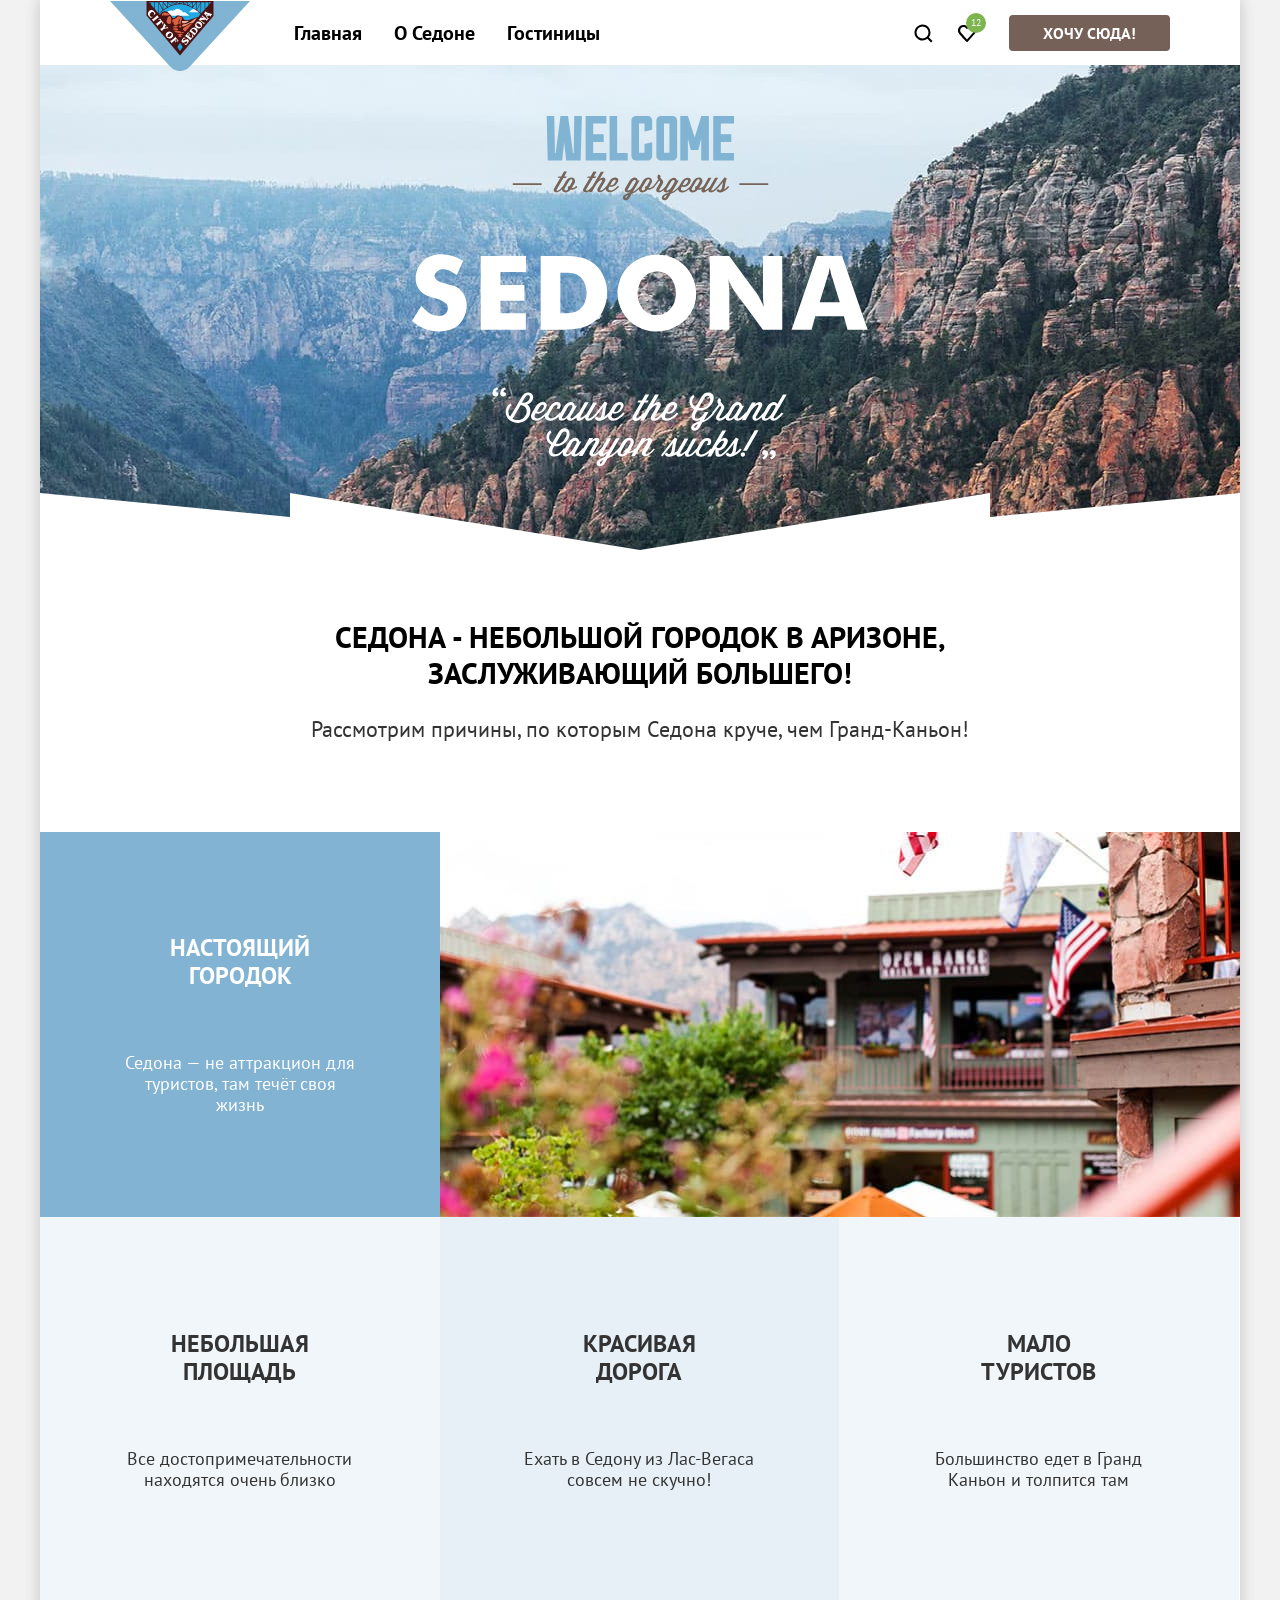
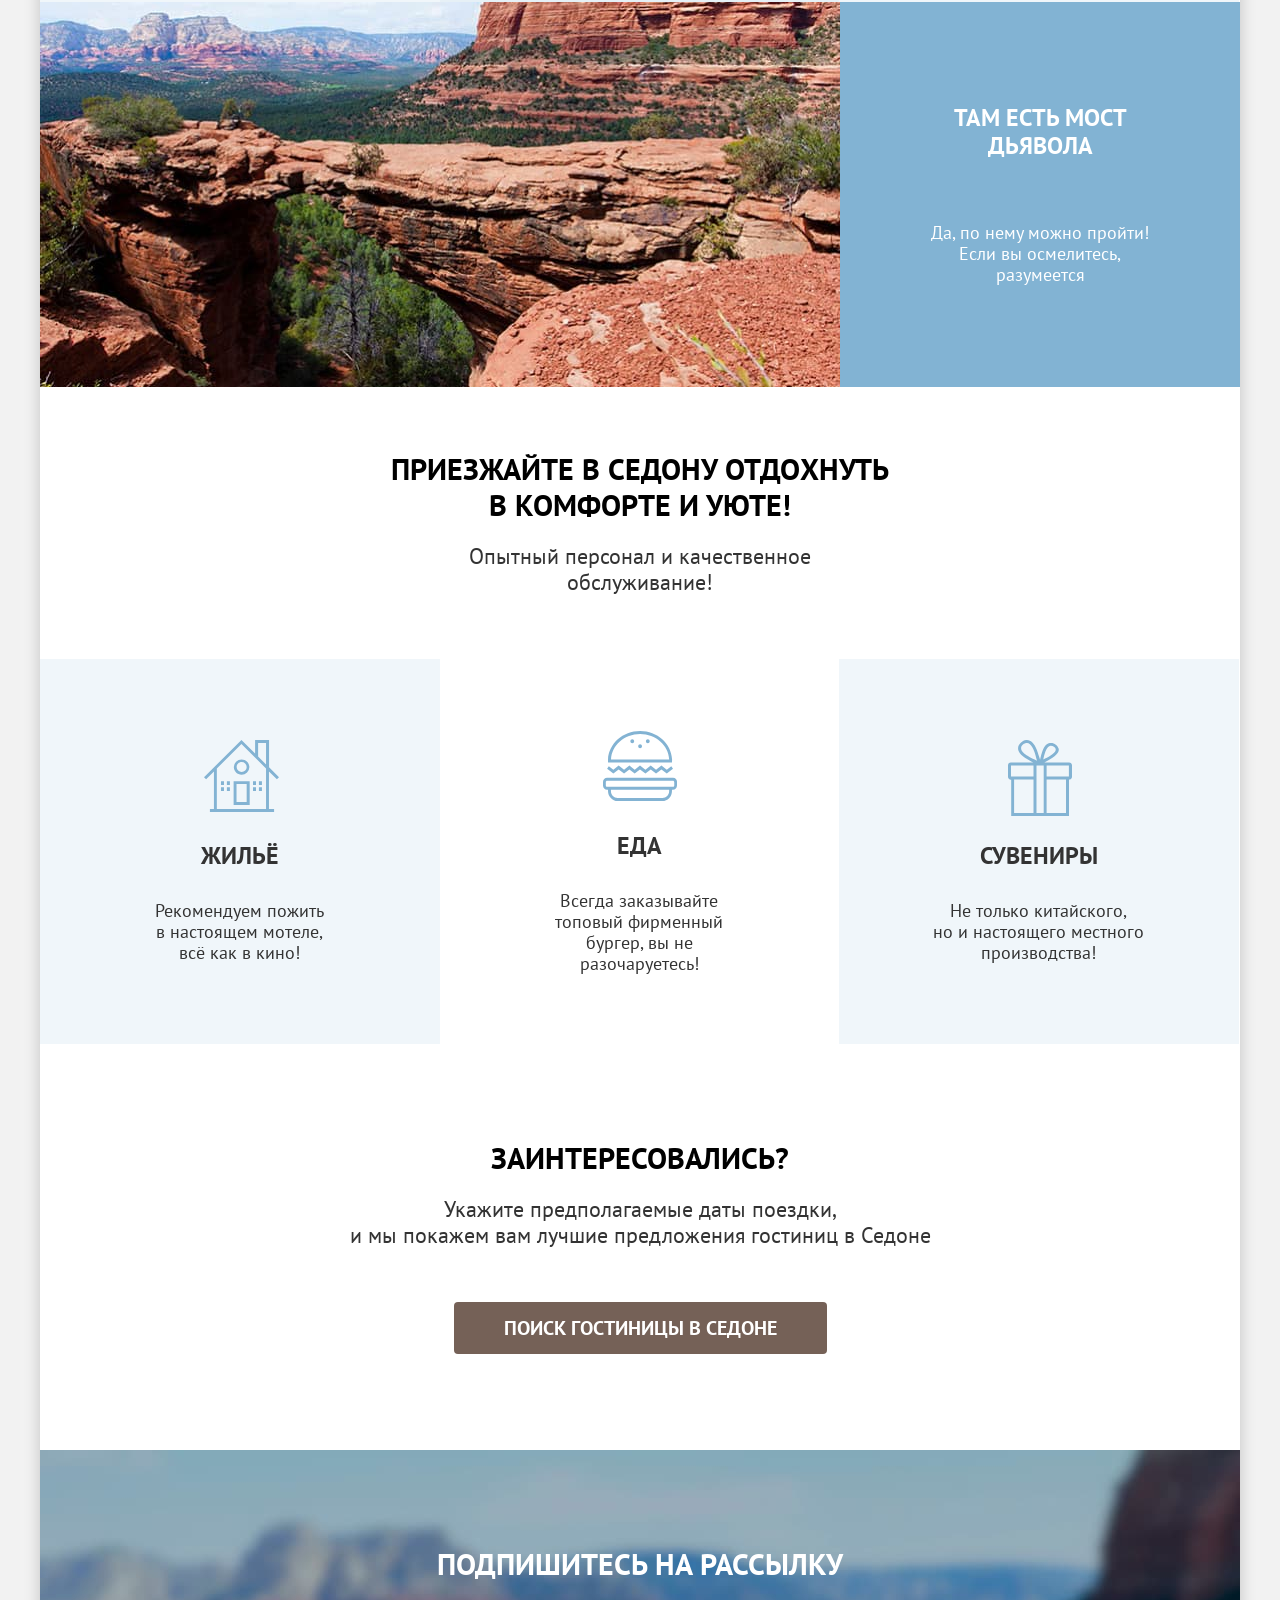
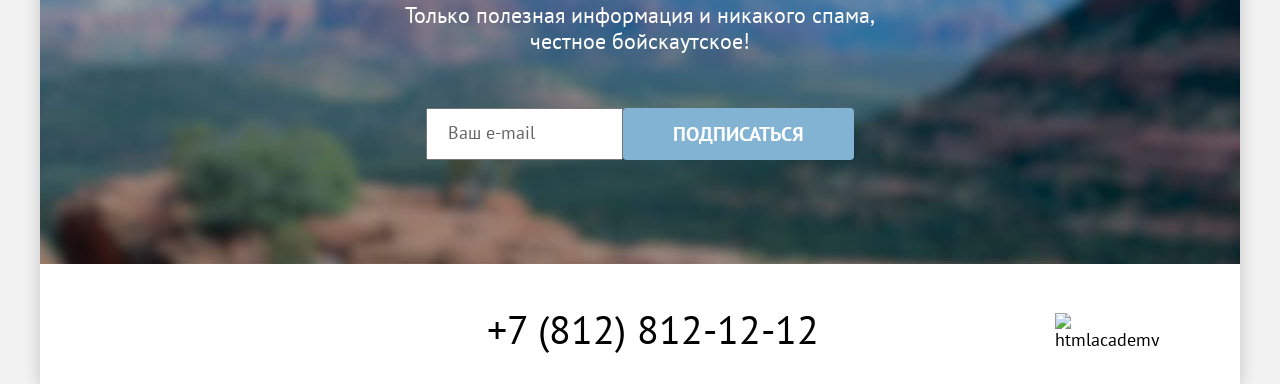
==== commit d89dbe51: "Добавляет правки вёрстки главной страницы" ====
--- a/index.html
+++ b/index.html
@@ -9,22 +9,24 @@
   <body>
     <div class="container">
       <header class="header">
-        <a class="logo">
-          <img src="images/logo.svg" width="140" height="70" alt="Логотип Седоны">
-        </a>
-        <nav class="navigation">
-          <ul class="list-reset navigation-list">
-            <li class="navigation-item">
-              <a class="navigation-link">Главная</a>
-            </li>
-            <li class="navigation-item">
-              <a class="navigation-link" href="#">О Седоне</a>
-            </li>
-            <li class="navigation-item">
-              <a class="navigation-link" href="catalog.html">Гостиницы</a>
-            </li>
-          </ul>
-        </nav>
+        <div class="navigation-container">
+          <a class="logo">
+            <img src="images/logo.svg" width="140" height="70" alt="Логотип Седоны">
+          </a>
+          <nav class="navigation">
+            <ul class="list-reset navigation-list">
+              <li class="navigation-item">
+                <a class="navigation-link">Главная</a>
+              </li>
+              <li class="navigation-item">
+                <a class="navigation-link" href="#">О Седоне</a>
+              </li>
+              <li class="navigation-item">
+                <a class="navigation-link" href="catalog.html">Гостиницы</a>
+              </li>
+            </ul>
+          </nav>
+        </div>
         <div class="user-bar">
           <a class="search-link" href="#">
             <span class="visually-hidden">Поиск</span>
@@ -41,73 +43,71 @@
           <h1 class="visually-hidden">Отдых в городке Седона</h1>
           <img class="hero-img" src="images/welcome-sedona-title.svg" width="456" height="351" alt="Welcome to the gorgeous. Sedona. Because the Grand Canyon sucks!">
         </section>
-        <section class="advantages align-center">
+        <section class="advantages">
           <h2 class="visually-hidden">Преимущества отдыха в городке Седона</h2>
           <p class="section-title">Седона - небольшой городок в Аризоне, заслуживающий большего!</p>
           <p class="section-big-text">Рассмотрим причины, по которым Седона круче, чем Гранд-Каньон!</p>
           <ul class="list-reset advantages-list">
             <li class="advantages-item advantages-item-dark">
               <div class="advantages-item-text-block">
-                <h3 class="item-title advantages-item-title">Настоящий городок</h3>
-                <p class="item-text advantages-item-text">Седона — не аттракцион для туристов, там течёт своя жизнь</p>
+                <h3 class="item-title">Настоящий городок</h3>
+                <p class="item-text">Седона — не аттракцион для туристов, там течёт своя жизнь</p>
               </div>
               <img class="advantages-item-img" src="images/sedona-city-1.jpg" width="800" height="385" alt="Здания и природа городка Седона">
             </li>
             <li class="advantages-item">
-              <h3 class="item-title advantages-item-title">Небольшая<br>площадь</h3>
-              <p class="item-text advantages-item-text">Все достопримечательности находятся очень близко</p>
+              <h3 class="item-title">Небольшая площадь</h3>
+              <p class="item-text">Все достопримечательности находятся очень близко</p>
             </li>
             <li class="advantages-item">
-              <h3 class="item-title advantages-item-title">Красивая<br>дорога</h3>
-              <p class="item-text advantages-item-text">Ехать в Седону из Лас-Вегаса совсем не скучно!</p>
+              <h3 class="item-title">Красивая дорога</h3>
+              <p class="item-text">Ехать в Седону из Лас-Вегаса совсем не скучно!</p>
             </li>
             <li class="advantages-item">
-              <h3 class="item-title advantages-item-title">Мало<br>туристов</h3>
-              <p class="item-text advantages-item-text">Большинство едет в Гранд Каньон и толпится там</p>
+              <h3 class="item-title">Мало туристов</h3>
+              <p class="item-text">Большинство едет в Гранд Каньон и толпится там</p>
             </li>
-            <li class="advantages-item advantages-item-dark">
+            <li class="advantages-item advantages-item-dark advantages-item-reverse">
+              <div class="advantages-item-text-block">
+                <h3 class="item-title">Там есть мост дьявола</h3>
+                <p class="item-text">Да, по нему можно пройти! Если вы осмелитесь, разумеется</p>
+              </div>
               <img class="advantages-item-img" src="images/sedona-city-2.jpg" width="800" height="385" alt="Вид на горы и природную достопримечательность Мост дьявола">
-              <div class="advantages-item-text-block">
-                <h3 class="item-title advantages-item-title">Там есть мост дьявола</h3>
-                <p class="item-text advantages-item-text">Да, по нему можно пройти! Если вы осмелитесь, разумеется</p>
-              </div>
             </li>
           </ul>
         </section>
-        <section class="services align-center">
+        <section class="services">
           <h2 class="visually-hidden">Предлагаемые услуги</h2>
           <p class="section-title">Приезжайте в Седону отдохнуть в комфорте и уюте!</p>
           <p class="section-big-text">Опытный персонал и качественное обслуживание!</p>
           <ul class="list-reset services-list">
             <li class="services-item">
               <h3 class="item-title services-item-title servises-item-title-housing">Жильё</h3>
-              <p class="item-text services-item-text">Рекомендуем пожить в настоящем мотеле, всё как в кино!</p>
+              <p class="item-text services-item-text">Рекомендуем пожить<br>в настоящем мотеле,<br>всё как в кино!</p>
             </li>
             <li class="services-item">
               <h3 class="item-title services-item-title servises-item-title-eat">Еда</h3>
-              <p class="item-text services-item-text">Всегда заказывайте
-  топовый фирменный бургер, вы не разочаруетесь!</p>
+              <p class="item-text services-item-text">Всегда заказывайте<br> топовый фирменный бургер, вы не разочаруетесь!</p>
             </li>
             <li class="services-item">
               <h3 class="item-title services-item-title services-item-title-souvenirs">Сувениры</h3>
-              <p class="item-text services-item-text">Не только китайского,
-  но и настоящего местного производства!</p>
+              <p class="item-text services-item-text">Не только китайского,<br>но и настоящего местного производства!</p>
             </li>
           </ul>
         </section>
-        <section class="hotel-search align-center">
+        <section class="hotel-search">
           <h2 class="visually-hidden">Выбор гостиницы</h2>
           <p class="section-title">Заинтересовались?</p>
           <p class="section-big-text">Укажите предполагаемые даты поездки,<br>
             и мы покажем вам лучшие предложения гостиниц в Седоне</p>
-          <a class="button button-big-padding button-big-text" href="catalog.html">Поиск гостиницы в Седоне</a>
+          <a class="button hotel-search-button" href="catalog.html">Поиск гостиницы в Седоне</a>
         </section>
-        <section class="subscription subscription-bg align-center">
+        <section class="subscription">
           <h2 class="section-title">Подпишитесь на рассылку</h2>
           <p class="section-big-text">Только полезная информация и никакого спама, честное бойскаутское!</p>
           <form class="subscription-form" method="post" action="https://echo.htmlacademy.ru/">
             <input class="subscription-input-email" type="email" name="email" placeholder="Ваш e-mail" required="required">
-            <input class="button button-big-padding button-big-text button-bg-light" type="submit" value="Подписаться">
+            <input class="button subscription-button" type="submit" value="Подписаться">
           </form>
         </section>
       </main>
--- a/styles/styles.css
+++ b/styles/styles.css
@@ -79,12 +79,8 @@
   list-style: none;
 }
 
-.align-center {
-  text-align: center;
-}
-
 .button {
-  display: inline-block;
+  display: block;
   padding: 8px 34px;
   font-family: inherit;
   font-weight: 700;
@@ -99,33 +95,9 @@
   cursor: pointer;
 }
 
-.button-small-padding {
-  padding: 8px 26px;
-}
-
-.button-big-padding {
-  padding: 8px 50px;
-}
-
-.button-big-text {
-  font-size:20px;
-  line-height: 36px;
-}
-
-.button-bg-light {
-  background-color: #82B3D3;
-}
-
-.button-bg-add {
-  background-color: #7DB54F;
-}
-
-.button-no-bg {
-  background: none;
-}
-
 .section-title {
   margin-top: 0;
+  margin-bottom: 20px;
   font-weight: 700;
   font-size: 30px;
   line-height: 36px;
@@ -134,11 +106,14 @@
 }
 
 .section-big-text {
+  margin-top: 0;
+  margin-bottom: 54px;
   font-size: 22px;
   line-height: 26px;
 }
 
 .item-title {
+  margin-top: 0;
   font-size: 24px;
   font-weight: 700;
   line-height: 28px;
@@ -146,6 +121,7 @@
 }
 
 .item-text {
+  margin-top: 0;
   font-size: 18px;
   line-height: 21px;
 }
@@ -159,15 +135,31 @@
   padding-right: 70px;
 }
 
+.navigation-container {
+  display: flex;
+  position: relative;
+}
+
 .logo {
-  margin-right: 28px;
+  position:absolute;
+  display: block;
+  width: 140px;
+  height: 70px;
+  z-index: 5;
 }
 
 .navigation {
-  flex-grow: 1;
+  margin-left: 168px;
+}
+
+.navigation-list {
+  display: flex;
+  flex-wrap: wrap;
 }
 
 .navigation-link {
+  display: block;
+  padding: 20px 16px;
   font-weight: 700;
   font-size: 20px;
   line-height: 24px;
@@ -175,27 +167,37 @@
   color: #000000;
 }
 
+.user-bar {
+  display: flex;
+  flex-wrap: wrap;
+  align-items: center;
+  flex-shrink: 0;
+}
+
 .search-link {
-  display: inline-block;
-  width: 20px;
-  height: 20px;
-  background: url("../images/search.svg") no-repeat;
+  display: block;
+  padding: 24px 13px 23px;
+  width: 44px;
+  height: 65px;
+  background: url("../images/search.svg") no-repeat center center;
 }
 
 .favourites {
   position: relative;
-  display: inline-block;
-  width: 20px;
-  height: 20px;
-  background: url("../images/heart.svg") no-repeat;
+  display: block;
+  margin-right: 20px;
+  padding: 24px 13px 23px;
+  width: 44px;
+  height: 65px;
+  background: url("../images/heart.svg") no-repeat center center;
 }
 
 .favourites-count {
   position: absolute;
-  top: -10px;
-  right: -9px;
-  display: block;
-  padding-top: 4px;
+  top: 13px;
+  right: 3px;
+  display: block;
+  padding-top: 5px;
   width: 20px;
   height: 20px;
   border-radius: 50%;
@@ -207,10 +209,22 @@
 }
 
 .hero {
+  position: relative;
+  margin-bottom: 69px;
   width: 1200px;
-  height: 485px;
-  background: url("../images/welcome-sedona.png") no-repeat;
-  background-size: 100% auto;
+  min-height: 485px;
+  background: #3F78A3 url("../images/welcome-sedona.jpg") no-repeat center center;
+  background-size: cover;
+}
+
+.hero::after {
+  content: "";
+  position: absolute;
+  bottom: 0;
+  width: 1200px;
+  height: 57px;
+  background: url("../images/hero-divider.svg") no-repeat center center;
+  background-size: cover;
 }
 
 .hero-img {
@@ -218,15 +232,47 @@
   padding-top: 51px;
 }
 
-.advantages-list {
+.advantages, .services,
+.hotel-search, .subscription {
+  display: flex;
+  flex-direction: column;
+  align-items: center;
+  text-align: center;
+}
+
+.advantages {
+  margin-bottom: 64px;
+}
+
+.advantages .section-title {
+  margin-bottom: 25px;
+  max-width: 620px;
+}
+
+.advantages .section-big-text {
+  margin-bottom: 90px;
+  max-width: 660px;
+}
+
+.advantages-list,
+.services-list {
   display: flex;
   flex-wrap: wrap;
+  width: 100%;
+}
+
+.advantages-item,
+.advantages-item-text-block,
+.services-item {
+  display: flex;
+  flex-direction: column;
+  flex-basis: 33.3%;
+  justify-content: center;
+  align-items: center;
+  min-height: 385px;
 }
 
 .advantages-item {
-  padding: 110px 85px;
-  flex-basis: 33.33%;
-  align-items: center;
   background-color: rgba(131, 179, 211, .12);
 }
 
@@ -235,31 +281,44 @@
 }
 
 .advantages-item-dark {
-  display: flex;
-  padding: 0;
+  flex-direction: row;
   flex-basis: 100%;
   background-color: #82B3D3;
   color: #ffffff;
 }
 
-.advantages-item-text-block {
-  padding-left: 85px;
-  padding-right: 85px;
-  width: 33.33%;
+.advantages-item-reverse {
+  flex-direction: row-reverse;
 }
 
 .advantages-item-img {
-  width: 66.66%;
-}
-
-.services-list {
-  display: flex;
-  flex-wrap: wrap;
+  flex-basis: 66.66%;
+}
+
+.advantages-item .item-title {
+  margin-bottom: 62px;
+  max-width: 175px;
+}
+
+.advantages-item .item-text {
+  margin-bottom: 0;
+  max-width: 230px;
+}
+
+.services {
+  margin-bottom: 96px;
+}
+
+.services .section-title {
+  max-width: 505px;
+}
+
+.services .section-big-text {
+  margin-bottom: 64px;
+  max-width: 490px;
 }
 
 .services-item {
-  padding: 81px 85px;
-  flex-basis: 33.33%;
   background-color: rgba(131, 179, 211, .12);
 }
 
@@ -267,9 +326,19 @@
   background-color: #ffffff;
 }
 
+.services-item .item-title {
+  margin-bottom: 30px;
+  max-width: 230px;
+}
+
+.services-item .item-text {
+  margin-bottom: 0;
+  max-width: 230px;
+}
+
 .services-item-title:before {
   display: block;
-  margin: 0 auto;
+  margin: 0 auto 30px;
   width: 74px;
   height: 72px;
 }
@@ -284,6 +353,18 @@
 
 .services-item-title-souvenirs::before {
   content: url('../images/souvenir.svg');
+}
+
+.hotel-search .section-title,
+.hotel-search .section-big-text {
+  max-width: 600px;
+}
+
+.hotel-search-button {
+  margin-bottom: 96px;
+  padding: 8px 50px;
+  font-size:20px;
+  line-height: 36px;
 }
 
 .filter {
@@ -342,6 +423,21 @@
   width: 191px;
 }
 
+.filter-search-button-submit,
+.filter-search-button-reset {
+  padding: 8px 50px;
+  width: 190px;
+  text-align: center;
+}
+
+.filter-search-button-submit {
+  background-color: #82B3D3;
+}
+
+.filter-search-button-reset {
+  background: none;
+}
+
 .breadcrumbs-item {
   display: inline-block;
 }
@@ -369,7 +465,7 @@
   width: 13px;
   height: 13px;
   background: url("../images/home.svg") no-repeat;
-  background-size: 100% auto;
+  background-size: cover;
 }
 
 .display-button {
@@ -438,11 +534,18 @@
   color: #333333;
 }
 
-.catalog-card-favourites {
+.catalog-button-more {
   padding: 8px 26px;
-  border: none;
+}
+
+.catalog-button-add {
+  padding: 8px 26px;
   background-color: #82B3D3;
-  cursor: pointer;
+}
+
+.catalog-button-favorites {
+  padding: 8px 26px;
+  background-color: #7DB54F;
 }
 
 .catalog-card-rating {
@@ -488,14 +591,35 @@
   background: none;
 }
 
-.subscription-bg {
+.subscription {
+  padding-top: 96px;
+  padding-bottom: 104px;
   background: #756157 url("../images/subscribe-bg.jpg") no-repeat;
-  background-size: 100% auto;
-  color: #ffffff;
-}
-
-.subscription-bg .section-title {
-  color: #ffffff;
+  background-size: cover;
+  color: #ffffff;
+  text-align: center;
+}
+
+.subscription .section-title {
+  max-width: 475px;
+  color: #ffffff;
+}
+
+.subscription .section-big-text {
+  max-width: 475px;
+}
+
+.subscription-inner {
+  background: none;
+  color: #333333;
+}
+
+.subscription-inner .section-title {
+  color: #000000;
+}
+
+.subscription-form {
+  display: flex;
 }
 
 .subscription-input-email {
@@ -511,24 +635,39 @@
   opacity: 60%;
 }
 
+.subscription-button {
+  padding: 8px 50px;
+  font-size:20px;
+  line-height: 36px;
+  background-color: #82B3D3;
+}
+
+.footer {
+  padding-top: 45px;
+  padding-bottom: 35px;
+}
+
+.social-list {
+  display: flex;
+  flex-wrap: wrap;
+}
+
 .social-link {
-  display: inline-block;
-  height: 17px;
+  display: block;
+  width: 47px;
+  height: 40px;
 }
 
 .social-link-vk {
-  width: 24px;
-  background: url("../images/vk.svg") no-repeat;
+  background: url("../images/vk.svg") no-repeat center center;
 }
 
 .social-link-telegram {
-  width: 18px;
-  background: url("../images/telegram.svg") no-repeat;
+  background: url("../images/telegram.svg") no-repeat center center;
 }
 
 .social-link-youtube {
-  width: 22px;
-  background: url("../images/youtube.svg") no-repeat;
+  background: url("../images/youtube.svg") no-repeat center center;
 }
 
 .footer-phone {
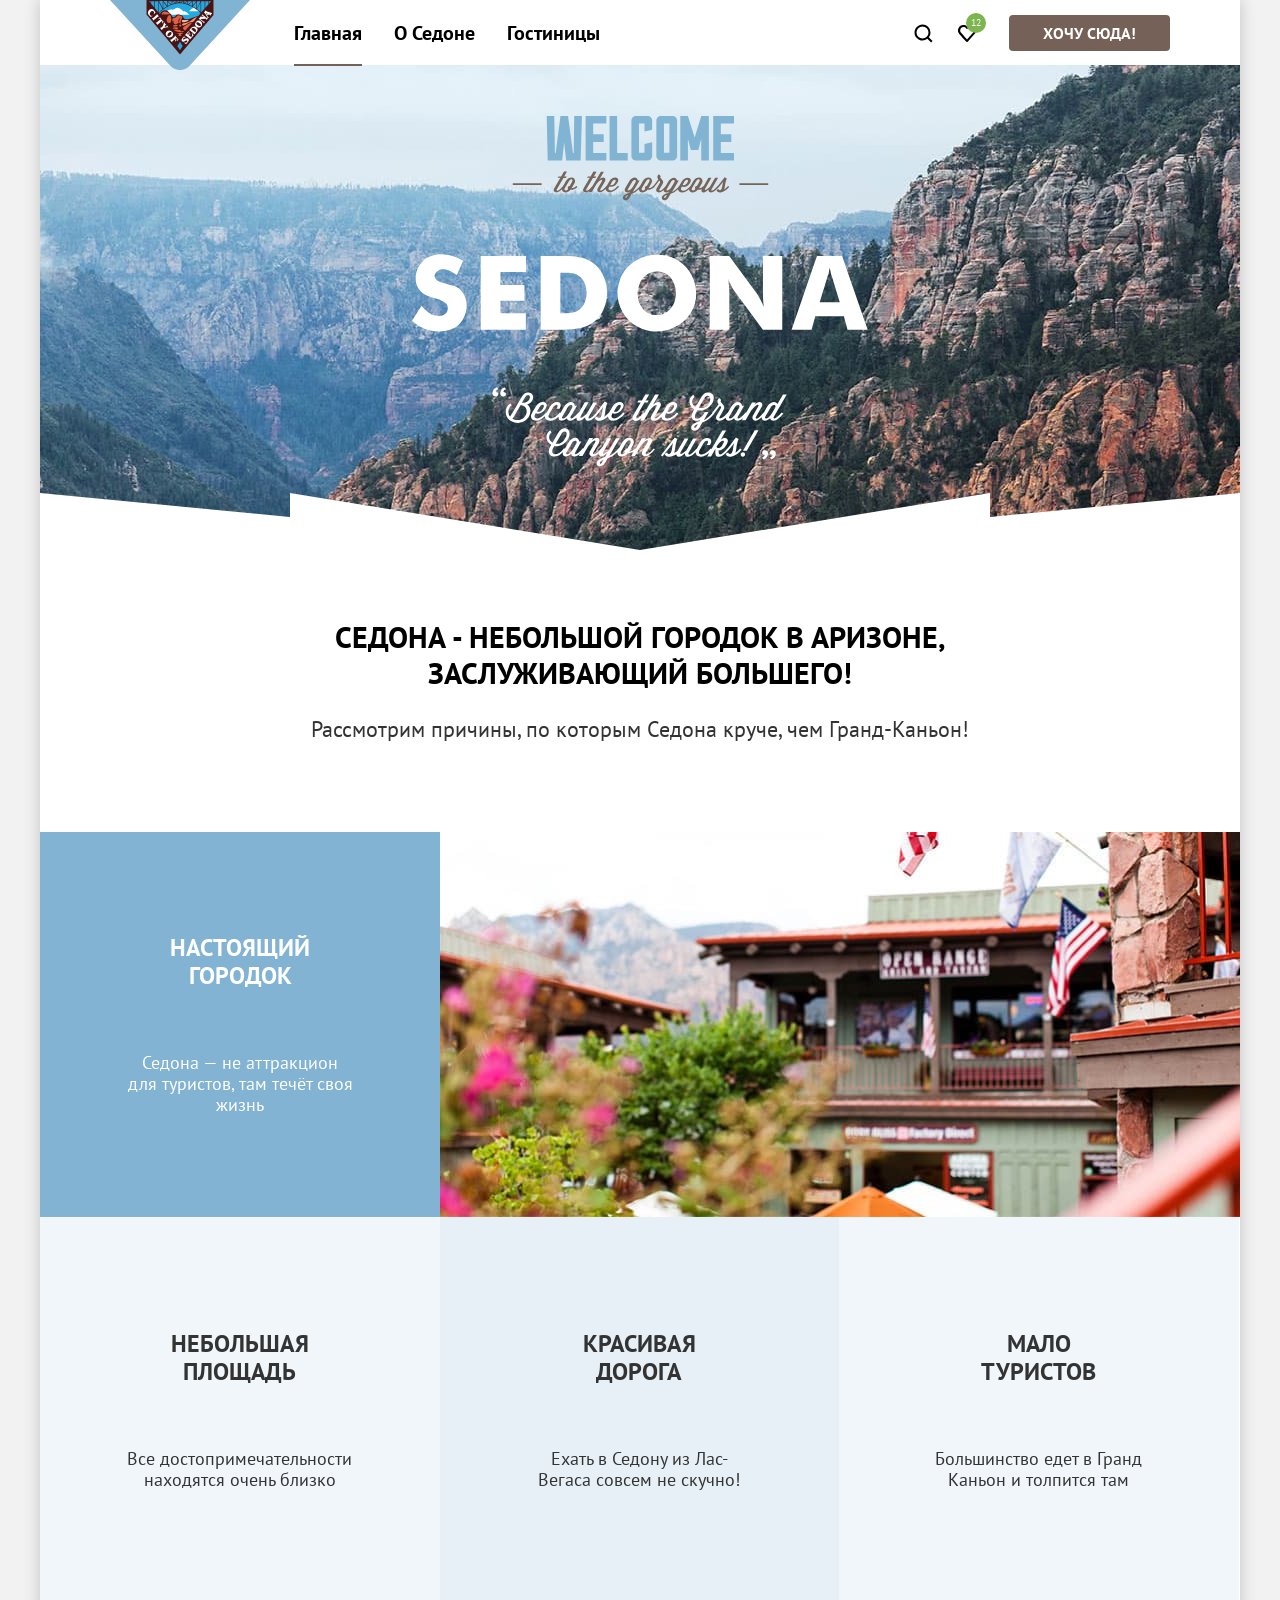
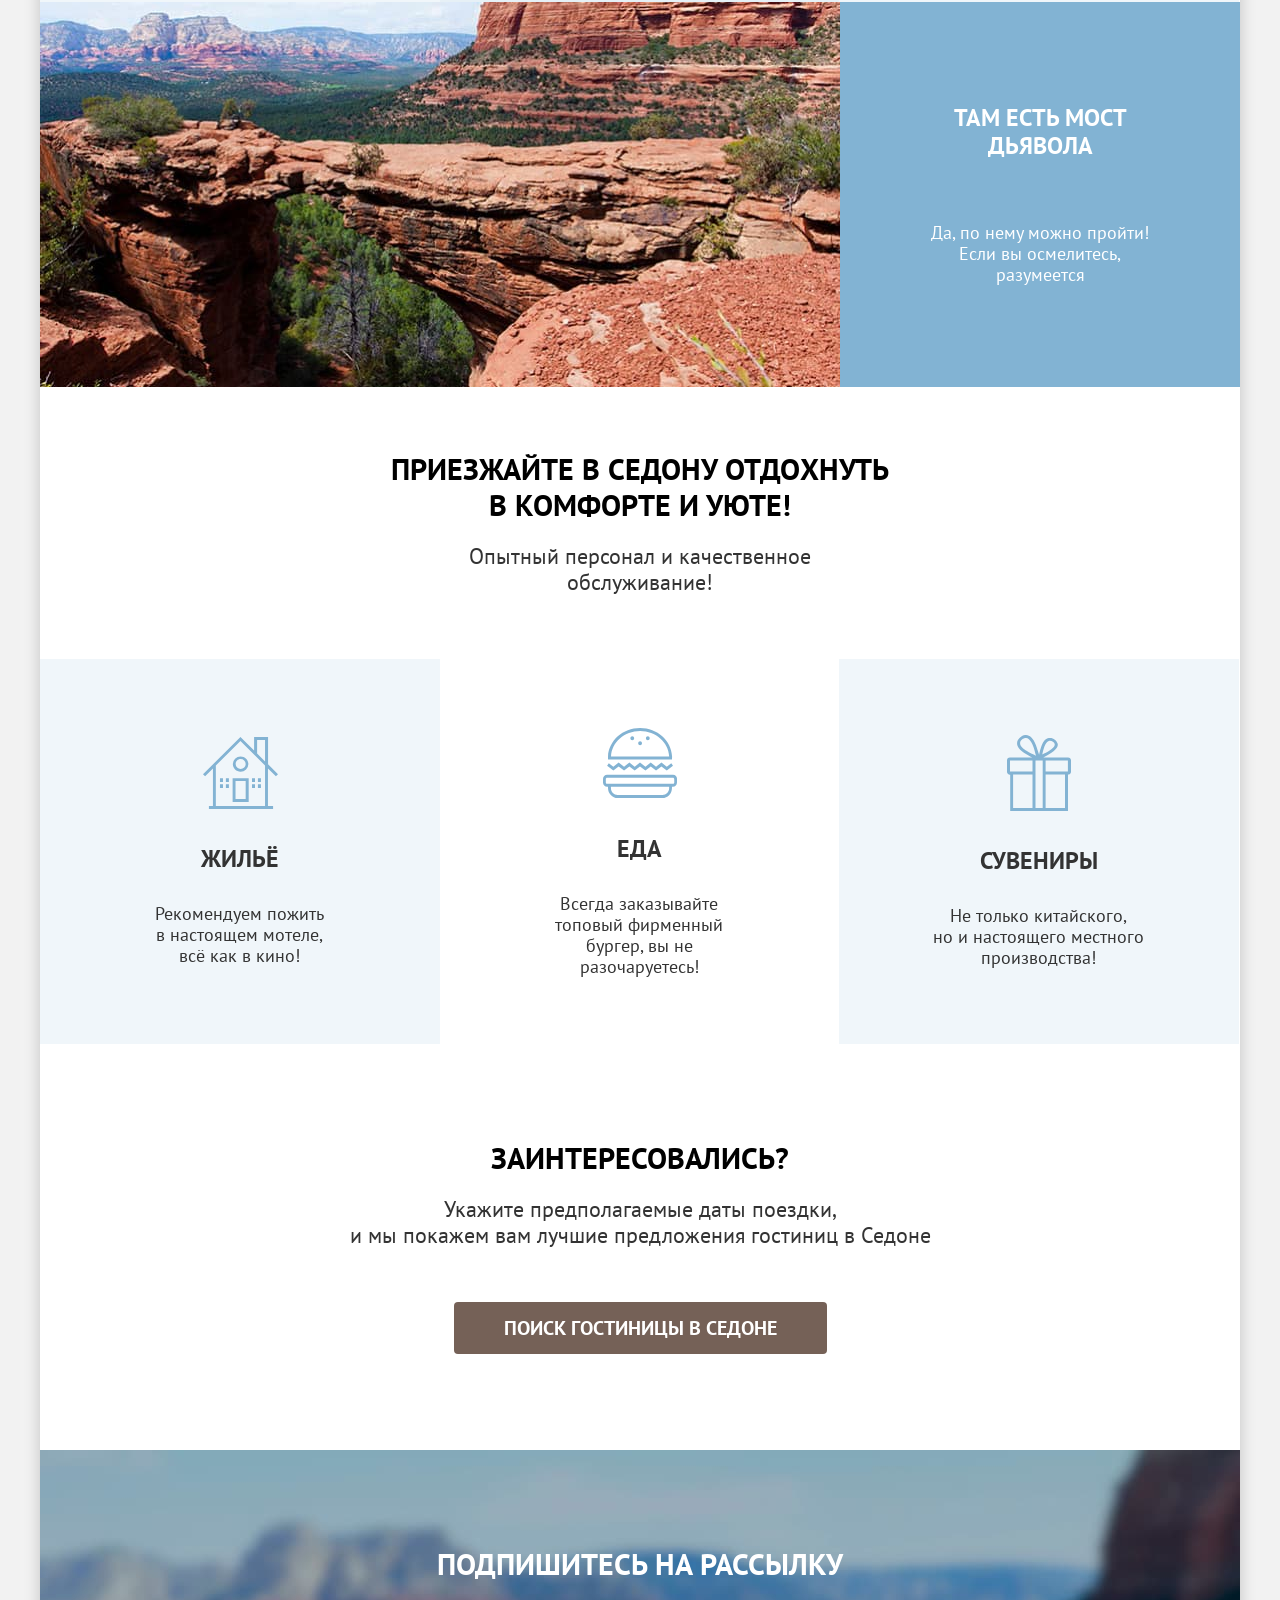
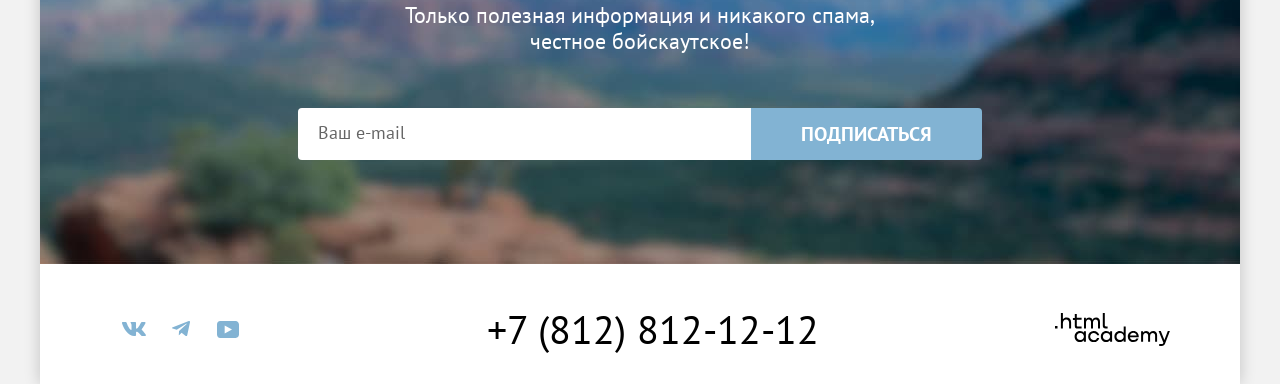
==== commit 47617aaf: "Добавляет оформление декоративных элементов и состояний" ====
--- a/index.html
+++ b/index.html
@@ -9,24 +9,22 @@
   <body>
     <div class="container">
       <header class="header">
-        <div class="navigation-container">
-          <a class="logo">
-            <img src="images/logo.svg" width="140" height="70" alt="Логотип Седоны">
-          </a>
-          <nav class="navigation">
-            <ul class="list-reset navigation-list">
-              <li class="navigation-item">
-                <a class="navigation-link">Главная</a>
-              </li>
-              <li class="navigation-item">
-                <a class="navigation-link" href="#">О Седоне</a>
-              </li>
-              <li class="navigation-item">
-                <a class="navigation-link" href="catalog.html">Гостиницы</a>
-              </li>
-            </ul>
-          </nav>
-        </div>
+        <a class="logo">
+          <img src="images/logo.svg" width="140" height="70" alt="Логотип Седоны">
+        </a>
+        <nav class="navigation">
+          <ul class="list-reset navigation-list">
+            <li class="navigation-item">
+              <a class="navigation-link navigation-link-active">Главная</a>
+            </li>
+            <li class="navigation-item">
+              <a class="navigation-link" href="#">О Седоне</a>
+            </li>
+            <li class="navigation-item">
+              <a class="navigation-link" href="catalog.html">Гостиницы</a>
+            </li>
+          </ul>
+        </nav>
         <div class="user-bar">
           <a class="search-link" href="#">
             <span class="visually-hidden">Поиск</span>
@@ -114,24 +112,27 @@
       <footer class="footer">
         <ul class="list-reset social-list">
           <li class="social-item">
-            <a class="social-link social-link-vk" href="#">
+            <a class="social-link" href="https://vk.com/htmlacademy">
               <span class="visually-hidden">Вконтакте</span>
+              <svg aria-hidden="true" focusable="false" xmlns="http://www.w3.org/2000/svg" width="24" height="14" fill="none" viewBox="0 0 24 14"><path fill="#83b3d3" fill-rule="evenodd" d="M23.45.95c.17-.55 0-.95-.8-.95h-2.62c-.67 0-.98.35-1.14.73 0 0-1.34 3.2-3.23 5.27-.61.6-.89.8-1.22.8-.17 0-.42-.2-.42-.74V.95c0-.66-.18-.95-.74-.95H9.15c-.42 0-.67.3-.67.6 0 .61.95.76 1.05 2.5v3.8c0 .84-.16.99-.5.99-.88 0-3.05-3.21-4.33-6.89-.25-.71-.5-1-1.17-1H.9C.15 0 0 .35 0 .73c0 .68.89 4.07 4.14 8.55C6.32 12.34 9.38 14 12.16 14c1.67 0 1.88-.37 1.88-1v-2.32c0-.73.16-.88.69-.88.38 0 1.05.2 2.61 1.67C19.11 13.22 19.4 14 20.41 14h2.62c.75 0 1.13-.37.91-1.1-.24-.72-1.09-1.77-2.21-3.02-.62-.7-1.53-1.47-1.81-1.86-.4-.49-.28-.7 0-1.14 0 0 3.2-4.43 3.53-5.93" clip-rule="evenodd"/></svg>
             </a>
           </li>
           <li class="social-item">
-            <a class="social-link social-link-telegram" href="#">
+            <a class="social-link" href="https://t.me/htmlacademy">
               <span class="visually-hidden">Telegram</span>
+              <svg aria-hidden="true" focusable="false" xmlns="http://www.w3.org/2000/svg" width="18" height="16" fill="none" viewBox="0 0 18 16"><path fill="#83b3d3" d="M16.79.1.84 6.25c-1.09.43-1.08 1.04-.2 1.31l4.1 1.28 9.47-5.98c.44-.27.85-.12.52.18L7.05 9.96l-.28 4.22c.41 0 .6-.19.83-.41l1.99-1.93 4.13 3.05c.77.42 1.31.2 1.5-.7l2.72-12.8c.28-1.12-.43-1.62-1.16-1.3"/></svg>
             </a>
           </li>
           <li class="social-item">
-            <a class="social-link social-link-youtube" href="#">
+            <a class="social-link" href="https://www.youtube.com/user/htmlacademyru">
               <span class="visually-hidden">Youtube</span>
+              <svg aria-hidden="true" focusable="false" xmlns="http://www.w3.org/2000/svg" width="22" height="17" fill="none" viewBox="0 0 22 17"><path fill="#83b3d3" d="M18.6 0H3.18C1.31 0 0 1.6 0 3.4v10.1C0 15.4 1.31 17 3.17 17h15.66c1.64 0 3.17-1.6 3.17-3.4V3.4C21.78 1.6 20.47 0 18.6 0M7.67 12.54V4.46L15 8.5z"/></svg>
             </a>
           </li>
         </ul>
         <a class="footer-phone" href="tel:+78128121212">+7 (812) 812-12-12</a>
         <a class="footer-academy" href="https://htmlacademy.ru/intensive/htmlcss">
-          <img src="images/html-academy.svg" width="115" height="33" alt="htmlacademy">
+           <svg aria-hidden="true" focusable="false" xmlns="http://www.w3.org/2000/svg" width="115" height="33" fill="none" viewBox="0 0 115 33"><path d="M0 12.9v2.6h2.5v-2.6zM11.6 4.5c-1.6 0-2.8.7-3.6 1.7h-.1V0h-2v15.5h2v-5.3c0-2.1 1.3-3.6 3.3-3.6 1.8 0 2.9 1.4 2.9 3.2v5.7h2V9.4c.1-3-1.8-4.9-4.5-4.9M26.6 4.8h-4.8V1.1h-2v3.8h-1.9v2h1.9v6c0 1.7 1 2.7 2.7 2.7h4.1v-2h-3.7c-.7 0-1.1-.4-1.1-1.1V6.8h4.8zM41.1 4.6c-1.6 0-2.9.8-3.5 2.1h-.1c-.6-1.2-1.8-2.1-3.4-2.1-1.4 0-2.5.8-3.1 1.8h-.1V4.8H29v10.6h2V10c0-2 1-3.5 2.6-3.5 1.5 0 2.4 1 2.4 2.6v6.3h2V9.8c0-2.4 1.4-3.3 2.6-3.3 1.5 0 2.4 1 2.4 2.6v6.3h2V8.9c.1-2.5-1.4-4.3-3.9-4.3M47.8 12.7c0 1.7 1 2.7 2.8 2.7h2v-2h-1.7c-.7 0-1.1-.4-1.1-1.1V0h-2zM28.9 19.7c-.9-1.1-2.2-1.8-3.9-1.8-3.1 0-5.4 2.3-5.4 5.6s2.3 5.6 5.4 5.6c1.8 0 3-.8 3.8-1.9h.1v1.6h2V18.2h-2zm-3.6 7.4c-2.2 0-3.6-1.6-3.6-3.6s1.4-3.6 3.6-3.6 3.6 1.6 3.6 3.6c0 1.9-1.4 3.6-3.6 3.6M44.2 22c-.5-2.4-2.6-4.1-5.4-4.1a5.4 5.4 0 0 0-5.6 5.6c0 3.1 2.2 5.6 5.6 5.6 2.8 0 4.9-1.8 5.4-4.2h-2.1a3.4 3.4 0 0 1-3.3 2.3c-2.2 0-3.6-1.6-3.6-3.6s1.4-3.6 3.6-3.6c1.6 0 2.8 1 3.3 2.2h2.1zM55.1 19.7c-.9-1.1-2.2-1.8-3.9-1.8-3.1 0-5.4 2.3-5.4 5.6s2.3 5.6 5.4 5.6c1.8 0 3-.8 3.8-1.9h.1v1.6h2V18.2h-2zm-3.6 7.4c-2.2 0-3.6-1.6-3.6-3.6s1.4-3.6 3.6-3.6 3.6 1.6 3.6 3.6c0 1.9-1.5 3.6-3.6 3.6M68.7 19.8c-.9-1.1-2.2-1.9-3.9-1.9-3.1 0-5.4 2.3-5.4 5.6s2.2 5.6 5.4 5.6c1.7 0 3-.8 3.8-1.8h.1v1.5h2V13.4h-2zm-3.6 7.3c-2.2 0-3.6-1.6-3.6-3.6s1.4-3.6 3.6-3.6 3.6 1.6 3.6 3.6c-.1 2-1.5 3.6-3.6 3.6M78.3 17.9c-3.3 0-5.5 2.5-5.5 5.6 0 3 2.1 5.6 5.5 5.6 2.5 0 4.5-1.3 5.2-3.6h-2.1c-.5 1-1.6 1.6-3 1.6-1.9 0-3.3-1.3-3.4-2.9h8.8c.2-3.6-2-6.3-5.5-6.3m0 1.9c1.7 0 3 1 3.3 2.6h-6.5c.3-1.5 1.5-2.6 3.2-2.6M98.2 17.9c-1.6 0-2.9.8-3.6 2h-.1c-.6-1.2-1.8-2-3.4-2-1.4 0-2.5.7-3.1 1.8v-1.5h-1.9v10.6h2v-5.4c0-2 1-3.4 2.6-3.5 1.5 0 2.4 1 2.4 2.6v6.3h2v-5.6c0-2.4 1.4-3.3 2.6-3.3 1.5 0 2.4 1 2.4 2.6v6.3h2v-6.5c.1-2.6-1.4-4.4-3.9-4.4M109.4 27l-3.6-8.9h-2.2l4.8 11.6c-.3.9-.7 1.2-1.7 1.2h-2.5v2h2.5c1.8 0 2.8-.8 3.5-2.6l4.7-12.2h-2.1z"/></svg>
         </a>
       </footer>
     </div>
--- a/styles/styles.css
+++ b/styles/styles.css
@@ -42,22 +42,12 @@
   object-fit: contain;
 }
 
-a {
-  color: #000000;
-}
-
 .container {
-  display: flex;
-  flex-direction: column;
   margin: 0 auto;
   width: 1200px;
   min-height: 100%;
   background-color: #ffffff;
   box-shadow: 0 0 15px rgba(0, 0, 0, 0.2);
-}
-
-.main-container {
-  flex-grow: 1;
 }
 
 .visually-hidden {
@@ -87,12 +77,97 @@
   font-size: 16px;
   line-height: 20px;
   color: #ffffff;
+  text-align: center;
   text-decoration: none;
   text-transform: uppercase;
   background-color: #756157;
   border-radius: 4px;
   border: 0;
   cursor: pointer;
+}
+
+.button:hover {
+  background-color: #615048;
+}
+
+.button:focus-visible {
+  outline: none;
+  background-color: #615048;
+}
+
+.button:active {
+  color: rgba(255, 255, 255, .3);
+}
+
+.button:disabled {
+  background-color: #e5e5e5;
+}
+
+.button-submit,
+.button-reset {
+  padding: 8px 50px;
+}
+
+.button-submit {
+  background-color: #82B3D3;
+}
+
+.button-reset {
+  background: none;
+}
+
+.button-reset:hover {
+  background: none;
+  opacity: .6;
+}
+
+.button-reset:focus-visible {
+  background: none;
+  outline: 3px solid #83b3d3;
+}
+
+.button-reset:active {
+  color: rgba(255, 255, 255, .3);
+}
+
+.button-reset:disabled {
+  color: rgba(255, 255, 255, .1);
+}
+
+.button-more {
+  padding: 8px;
+}
+
+.button-add {
+  padding: 8px;
+  background-color: #82B3D3;
+}
+
+.button-submit:hover,
+.button-add:hover,
+.subscription-button:hover {
+  background-color: #68a2ca;
+}
+
+.button-submit:focus-visible,
+.button-add:focus-visible,
+.subscription-button:focus-visible {
+  outline: none;
+  background-color: #68a2ca;
+}
+
+.button-favorites {
+  padding: 8px;
+  background-color: #7DB54F;
+}
+
+.button-favorites:hover {
+  background-color: #6c9e42;
+}
+
+.button-favorites:focus-visible {
+  outline: none;
+  background-color: #6c9e42;
 }
 
 .section-title {
@@ -135,13 +210,13 @@
   padding-right: 70px;
 }
 
-.navigation-container {
-  display: flex;
+.header {
   position: relative;
 }
 
 .logo {
   position:absolute;
+  top: 0;
   display: block;
   width: 140px;
   height: 70px;
@@ -157,19 +232,38 @@
   flex-wrap: wrap;
 }
 
-.navigation-link {
-  display: block;
-  padding: 20px 16px;
+.navigation-item {
   font-weight: 700;
   font-size: 20px;
   line-height: 24px;
+}
+
+.navigation-link {
+  position: relative;
+  display: block;
+  padding: 20px 16px;
   text-decoration: none;
   color: #000000;
 }
 
+.navigation-link:hover:after,
+.navigation-link-active:after {
+  content: "";
+  position: absolute;
+  left: 16px;
+  right: 16px;
+  bottom: -1px;
+  z-index: 1;
+  display: block;
+  width: auto;
+  height: 2px;
+  background-color: #756257;
+}
+
 .user-bar {
   display: flex;
   flex-wrap: wrap;
+  align-self: flex-start;
   align-items: center;
   flex-shrink: 0;
 }
@@ -177,9 +271,14 @@
 .search-link {
   display: block;
   padding: 24px 13px 23px;
-  width: 44px;
-  height: 65px;
+  min-width: 44px;
+  min-height: 65px;
   background: url("../images/search.svg") no-repeat center center;
+}
+
+.search-link:hover,
+.favourites:hover {
+  opacity: .6;
 }
 
 .favourites {
@@ -187,8 +286,8 @@
   display: block;
   margin-right: 20px;
   padding: 24px 13px 23px;
-  width: 44px;
-  height: 65px;
+  min-width: 44px;
+  min-height: 65px;
   background: url("../images/heart.svg") no-repeat center center;
 }
 
@@ -198,8 +297,8 @@
   right: 3px;
   display: block;
   padding-top: 5px;
-  width: 20px;
-  height: 20px;
+  min-width: 20px;
+  min-height: 20px;
   border-radius: 50%;
   background-color: #7DB54F;
   font-size: 10px;
@@ -269,6 +368,7 @@
   flex-basis: 33.3%;
   justify-content: center;
   align-items: center;
+  padding: 60px 85px;
   min-height: 385px;
 }
 
@@ -283,6 +383,7 @@
 .advantages-item-dark {
   flex-direction: row;
   flex-basis: 100%;
+  padding: 0;
   background-color: #82B3D3;
   color: #ffffff;
 }
@@ -339,8 +440,8 @@
 .services-item-title:before {
   display: block;
   margin: 0 auto 30px;
-  width: 74px;
-  height: 72px;
+  min-width: 74px;
+  min-height: 72px;
 }
 
 .servises-item-title-housing:before {
@@ -367,8 +468,63 @@
   line-height: 36px;
 }
 
+.breadcrumbs {
+  display: flex;
+  flex-wrap: wrap;
+  align-items: center;
+  margin-bottom: 40px;
+}
+
+.breadcrumbs-item {
+  display: flex;
+}
+
+.breadcrumbs-item:not(:last-child) {
+  margin-right: 10px;
+}
+
+.breadcrumbs-item:not(:last-child)::after {
+  display: block;
+  margin-top: -1px;
+  margin-left: 10px;
+  width: 8px;
+  height: 12px;
+  content: url('../images/arrow-right.svg');
+}
+
+.breadcrumbs-item:first-child::after {
+  margin-top: -5px;
+}
+
+.breadcrumbs-link {
+  font-size: 16px;
+  line-height: 21px;
+  color: #ffffff;
+  text-decoration: none;
+}
+
+.breadcrumbs-link-home {
+  display: block;
+  width: 13px;
+  height: 13px;
+  background: url("../images/home.svg") no-repeat;
+  background-size: cover;
+}
+
+.breadcrumbs-link[href]:hover {
+  opacity: .6;
+}
+
+.breadcrumbs-link[href]:focus {
+  outline: none;
+}
+
+.breadcrumbs-link[href]:active {
+  opacity: .3;
+}
+
 .filter {
-  padding: 35px 70px;
+  padding: 35px 70px 70px;
   background: #6B8EB4 url(../images/filter-bg.jpg) no-repeat;
   background-size: cover;
   font-size: 18px;
@@ -377,7 +533,8 @@
 }
 
 .filter-title {
-  margin: 0;
+  margin-top: 0;
+  margin-bottom: 6px;
   font-weight: 700;
   font-size: 60px;
   line-height: 78px;
@@ -385,106 +542,95 @@
 
 .filter-search {
   display: flex;
-  justify-content: space-between;
+  flex-wrap: wrap;
+}
+
+.filter-search-group {
+  flex-basis: 150px;
+  margin: 0;
+  margin-right: 70px;
+  padding: 0;
+  border: 0;
+}
+
+.filter-search-group-price {
+  flex-basis: 287px;
+  margin-left: auto;
 }
 
 .filter-search-title {
+  margin-bottom: 32px;
+  padding: 0;
   font-weight: 700;
   font-size: 20px;
   line-height: 24px;
 }
 
-.filter-search-group {
-  padding: 0;
-  border: 0;
-}
-
-.filter-search-left-block {
-  display: flex;
-  justify-content: space-between;
-  width: 370px;
-}
-
-.filter-search-left-block .filter-search-group {
-  width: 150px;
-}
-
-.filter-search-right-block {
-  display: flex;
-  justify-content: space-between;
-  width: 550px;
-}
-
-.filter-search-right-block .filter-search-group {
-  width: 288px;
-}
-
-.filter-search-button-block {
-  width: 191px;
-}
-
-.filter-search-button-submit,
-.filter-search-button-reset {
-  padding: 8px 50px;
+.filter-search-item:not(:last-child) {
+  margin-bottom: 16px;
+}
+
+.filter-search-buttons {
+  display: flex;
+  flex-direction: column;
   width: 190px;
-  text-align: center;
-}
-
-.filter-search-button-submit {
-  background-color: #82B3D3;
-}
-
-.filter-search-button-reset {
-  background: none;
-}
-
-.breadcrumbs-item {
-  display: inline-block;
-}
-
-.breadcrumbs-item:not(:last-child) {
-  margin-right: 5px;
-}
-
-.breadcrumbs-item:not(:last-child)::after {
-  display: inline-block;
-  margin-left: 7px;
-  width: 8px;
-  height: 12px;
-  content: url('../images/arrow-right.svg');
-}
-
-.breadcrumbs-link {
-  font-size: 16px;
+}
+
+.filter-search-buttons .button-submit {
+  margin-top: auto;
+}
+
+.filter-search-buttons .button-reset {
+  margin-top: auto;
+}
+
+.sorting {
+  padding: 14px 20px;
+  border: 2px solid #e5e5e5;
+  border-radius: 4px;
+  min-width: 292px;
+  font-family: "PT Sans";
+  font-size: 18px;
   line-height: 21px;
-  color: #ffffff;
-}
-
-.breadcrumbs-link-home {
-  display: inline-block;
-  width: 13px;
-  height: 13px;
-  background: url("../images/home.svg") no-repeat;
-  background-size: cover;
-}
-
-.display-button {
-  display: inline-block;
+  color: #333333;
+}
+
+.card-grid {
+  display: flex;
+  gap: 8px;
+}
+
+.card-grid-toggle {
+  display: block;
   width: 48px;
   height: 48px;
   border: 2px solid #e5e5e5;
-}
-
-.display-button-tiles {
+  border-radius: 4px;
+}
+
+.card-grid-toggle-tiles {
   background: url("../images/tiles.svg") 50% 50% no-repeat;
 }
 
-.display-button-cards {
+.card-grid-toggle-cards {
   background: url("../images/cards.svg") 50% 50% no-repeat;
 }
 
-.display-button-lists {
+.card-grid-toggle-lists {
   background: url("../images/lists.svg") 50% 50% no-repeat;
+}
+
+.card-grid-toggle:hover {
+  border-color: #000000;
+}
+
+.card-grid-toggle:focus-visible {
+  border-color: #68a2ca;
+  outline: none;
+}
+
+.card-grid-toggle:active {
+  border-color: #000000;
 }
 
 .catalog {
@@ -495,6 +641,7 @@
   display: flex;
   justify-content: space-between;
   align-items: center;
+  margin-bottom: 40px;
 }
 
 .catalog-header .section-title {
@@ -509,12 +656,17 @@
 .catalog-list {
   display: flex;
   flex-wrap: wrap;
-  justify-content: space-between;
+  gap: 20px;
+  margin-bottom: 40px;
+  padding-bottom: 40px;
+  border-bottom: 1px solid #e5e5e5;
 }
 
 .catalog-card {
   padding: 20px;
-  width: 340px;
+  box-shadow: 0 0 0 1px #e6e6e6;
+  border-radius: 4px;
+  flex-basis: 340px;
 }
 
 .catalog-card-link {
@@ -528,31 +680,37 @@
   line-height: 28px;
 }
 
+.catalog-card-block {
+  display: flex;
+  justify-content: space-between;
+  gap: 20px;
+}
+
+.catalog-card-block:not(:last-child) {
+  margin-bottom: 16px;
+}
+
+.catalog-card-inner {
+  flex-basis: 140px;
+}
+
 .catalog-card-text {
+  margin: 0;
   font-size: 18px;
   line-height: 21px;
   color: #333333;
 }
 
-.catalog-button-more {
-  padding: 8px 26px;
-}
-
-.catalog-button-add {
-  padding: 8px 26px;
-  background-color: #82B3D3;
-}
-
-.catalog-button-favorites {
-  padding: 8px 26px;
-  background-color: #7DB54F;
+.catalog-card-text:last-child {
+  text-align: right;
 }
 
 .catalog-card-rating {
-  display: inline-block;
-  padding: 9px 22px 8px 23px;
+  margin: 0;
+  padding: 8px;
   font-size: 16px;
   line-height: 20px;
+  text-align: center;
   text-transform: uppercase;
   background-color: #F2F2F2;
   border-radius: 4px;
@@ -560,17 +718,16 @@
 
 .pagination {
   display: flex;
-}
-
-.pagination-item:not(:last-child) {
-  margin-right: 8px;
+  flex-wrap: wrap;
+  align-items: center;
+  gap: 8px;
 }
 
 .pagination-link {
-  display: inline-block;
+  display: block;
   padding: 12px;
-  width: 60px;
-  height: 60px;
+  min-width: 60px;
+  min-height: 60px;
   font-weight: 700;
   font-size: 20px;
   line-height: 36px;
@@ -581,6 +738,19 @@
   border-radius: 4px;
 }
 
+.pagination-link[href]:hover {
+  background-color: #68a2ca;
+}
+
+.pagination-link[href]:focus-visible {
+  outline: none;
+  background-color: #68a2ca;
+}
+
+.pagination-link[href]:active {
+  color: rgba(255, 255, 255, .3);
+}
+
 .pagination-current {
   color: #000000;
   background-color: #F2F2F2;
@@ -619,12 +789,21 @@
 }
 
 .subscription-form {
-  display: flex;
+  display: grid;
+  grid-template-columns: 1fr auto;
+  width: 684px;
 }
 
 .subscription-input-email {
   font-family: inherit;
   padding: 14px 20px;
+  border: none;
+  border-top-left-radius: 4px;
+  border-bottom-left-radius: 4px;
+}
+
+.subscription-inner .subscription-input-email {
+  background-color: #f2f2f2;
 }
 
 .subscription-input-email::placeholder {
@@ -640,6 +819,8 @@
   font-size:20px;
   line-height: 36px;
   background-color: #82B3D3;
+  border-top-left-radius: 0;
+  border-bottom-left-radius: 0;
 }
 
 .footer {
@@ -652,22 +833,35 @@
   flex-wrap: wrap;
 }
 
+.social-item {
+  min-width: 47px;
+  min-height: 40px;
+}
+
 .social-link {
-  display: block;
-  width: 47px;
-  height: 40px;
-}
-
-.social-link-vk {
-  background: url("../images/vk.svg") no-repeat center center;
-}
-
-.social-link-telegram {
-  background: url("../images/telegram.svg") no-repeat center center;
-}
-
-.social-link-youtube {
-  background: url("../images/youtube.svg") no-repeat center center;
+  display: flex;
+  justify-content: center;
+  align-items: center;
+  width: 100%;
+  height: 100%;
+}
+
+.social-link:hover path,
+.social-link:focus-visible path,
+.social-link:active path {
+  fill: #68a2ca;
+}
+
+.social-link:focus-visible,
+.footer-phone:focus-visible,
+.footer-academy:focus-visible {
+  outline: none;
+}
+
+.social-link:active,
+.footer-phone:active,
+.footer-academy:active {
+  opacity: .3;
 }
 
 .footer-phone {
@@ -676,3 +870,25 @@
   color: #000000;
   text-decoration: none;
 }
+
+.footer-phone:hover,
+.footer-phone:focus-visible,
+.footer-phone:active {
+  color: #756157;
+}
+
+.footer-academy {
+  display: block;
+  width: 115px;
+  height: 33px;
+}
+
+.footer-academy path {
+  fill: #000000;
+}
+
+.footer-academy:hover path,
+.footer-academy:focus-visible path,
+.footer-academy:active path {
+  fill: #756157;
+}
